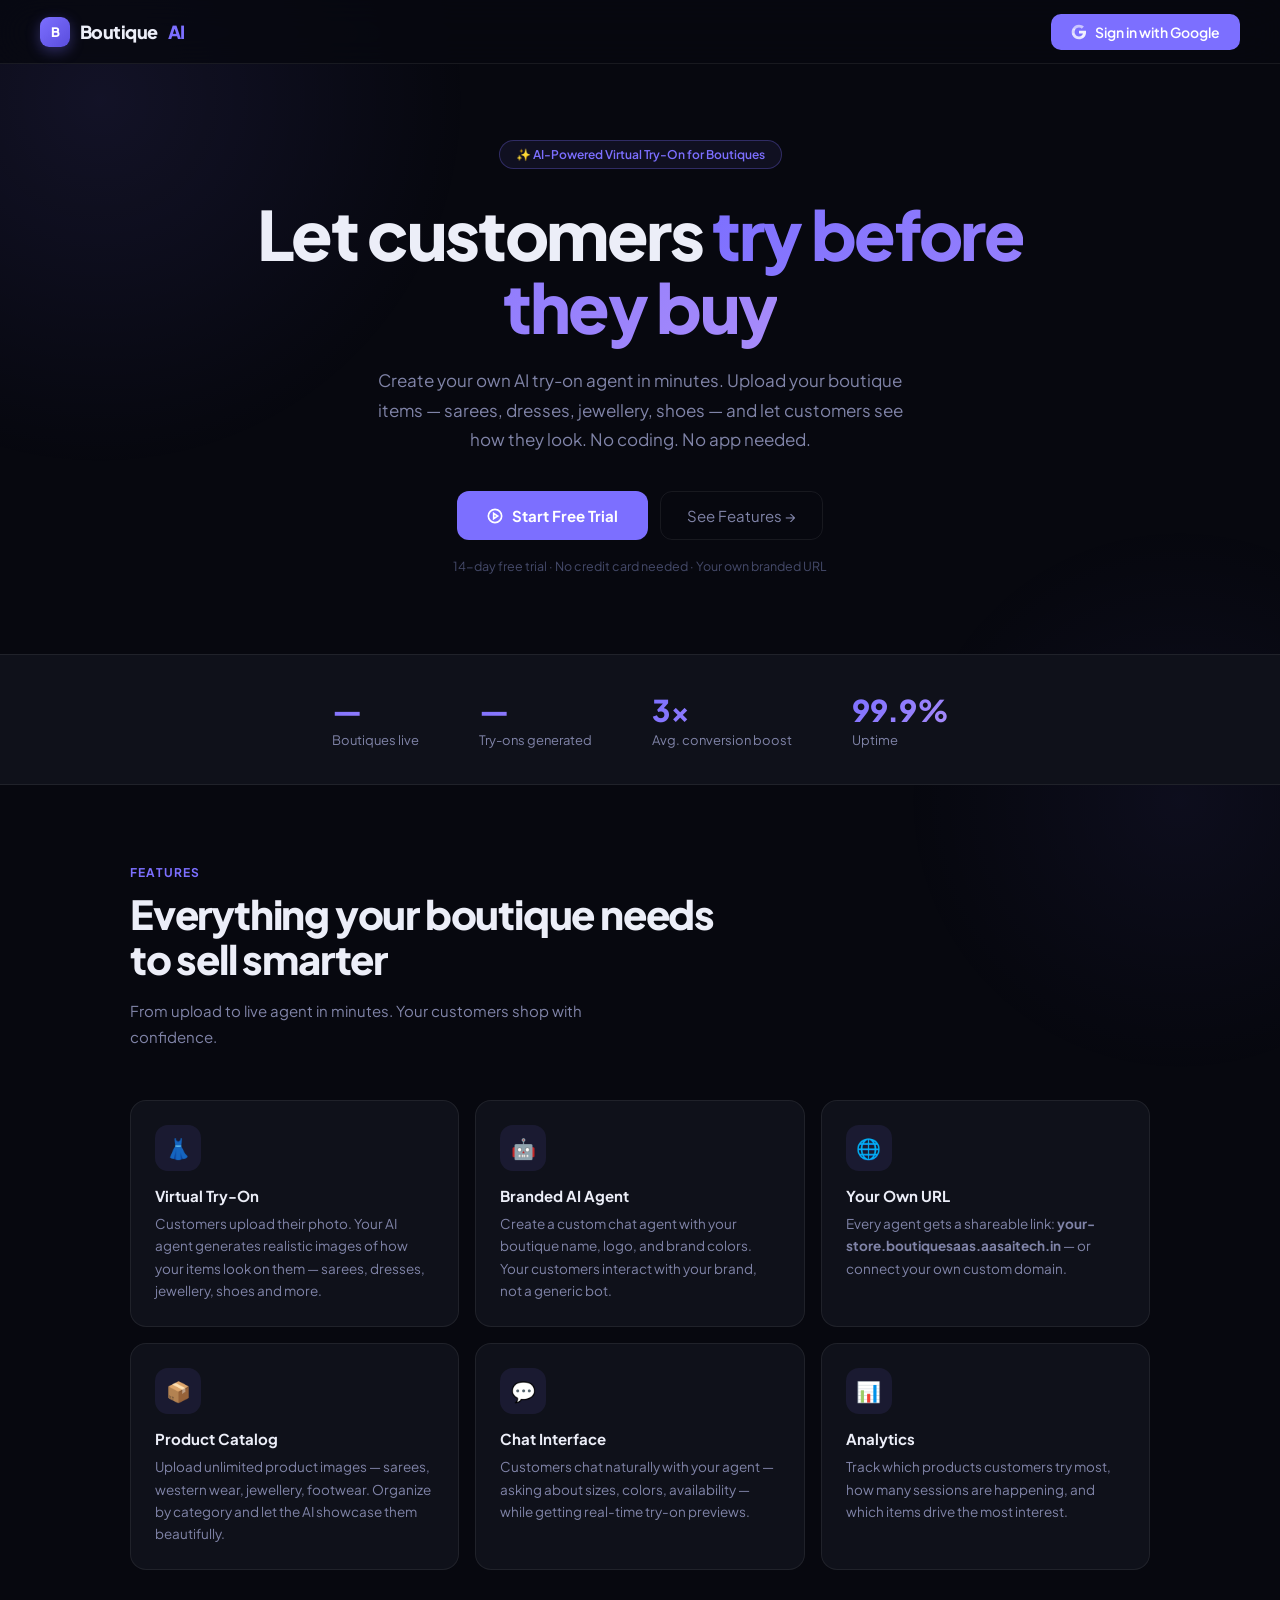
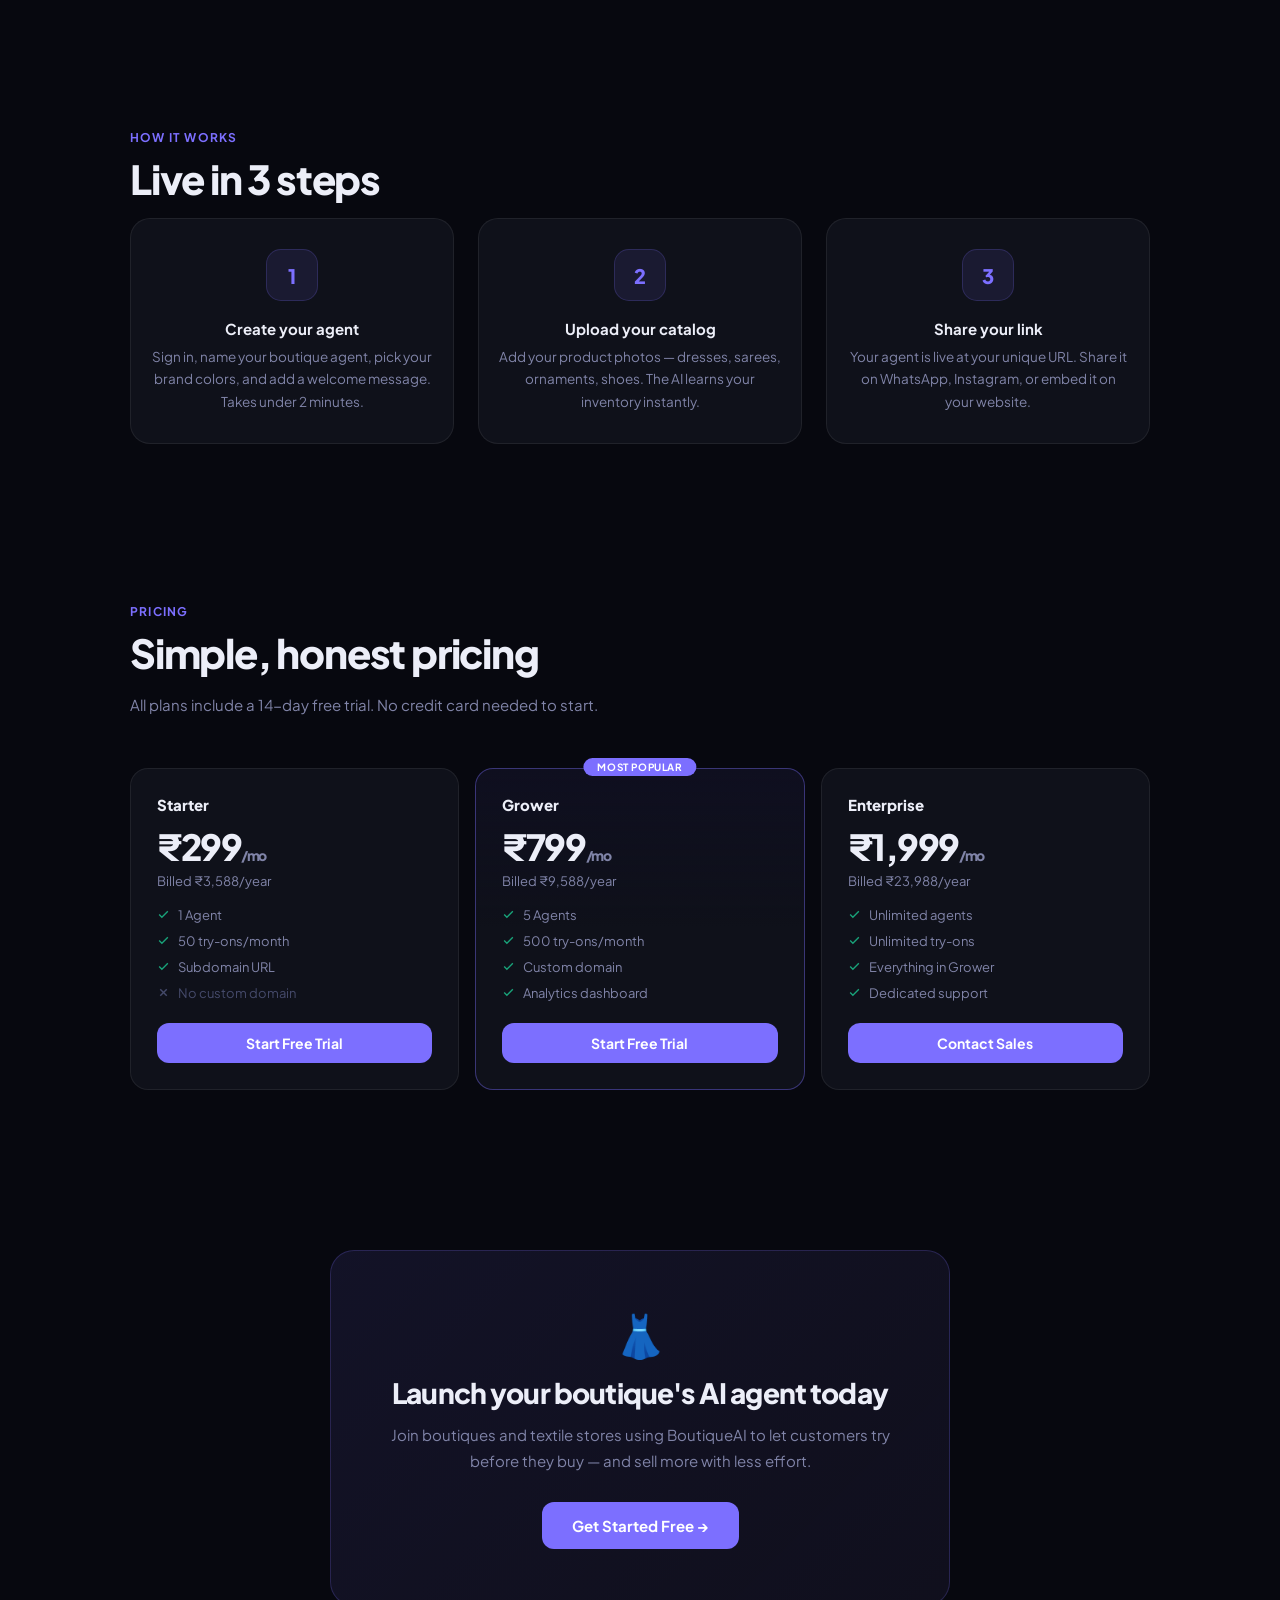
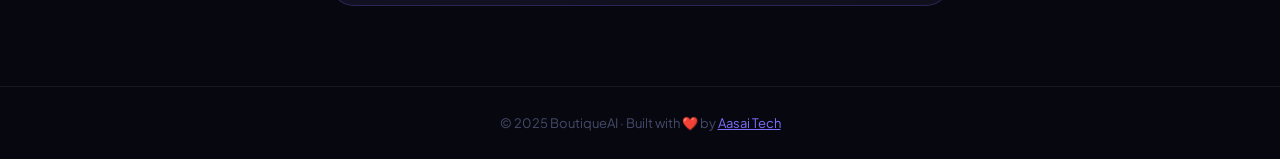
==== index.html @ 1fbbc1a4 "Add files via upload" ====
<!DOCTYPE html>
<html lang="en">
<head>
<meta charset="UTF-8"><meta name="viewport" content="width=device-width,initial-scale=1.0">
<title>BoutiqueAI — Virtual Try-On for Boutiques & Textiles</title>
<link rel="preconnect" href="https://fonts.googleapis.com">
<link href="https://fonts.googleapis.com/css2?family=Plus+Jakarta+Sans:wght@400;500;600;700;800&display=swap" rel="stylesheet">
<style>
:root{--bg:#07080F;--surface:#0F111A;--border:rgba(255,255,255,.07);--accent:#7C6FFF;--accent-rgb:124,111,255;--text:#ECEEF8;--text2:#8084A8;--text3:#454A6A;}
*,*::before,*::after{margin:0;padding:0;box-sizing:border-box;}
body{font-family:'Plus Jakarta Sans',sans-serif;background:var(--bg);color:var(--text);min-height:100vh;-webkit-font-smoothing:antialiased;overflow-x:hidden;}
body::before{content:'';position:fixed;top:-300px;left:-300px;width:800px;height:800px;background:radial-gradient(circle,rgba(var(--accent-rgb),.10) 0%,transparent 65%);pointer-events:none;z-index:0;}
body::after{content:'';position:fixed;bottom:-200px;right:-200px;width:600px;height:600px;background:radial-gradient(circle,rgba(var(--accent-rgb),.06) 0%,transparent 65%);pointer-events:none;z-index:0;}
nav{position:fixed;top:0;left:0;right:0;z-index:100;padding:0 40px;height:64px;display:flex;align-items:center;justify-content:space-between;background:rgba(7,8,15,.8);backdrop-filter:blur(20px);border-bottom:1px solid var(--border);}
.logo{display:flex;align-items:center;gap:10px;font-size:18px;font-weight:800;color:var(--text);letter-spacing:-.03em;text-decoration:none;}
.logo-mark{width:30px;height:30px;border-radius:9px;background:linear-gradient(135deg,var(--accent),#5A4DDD);display:flex;align-items:center;justify-content:center;font-size:13px;font-weight:800;color:#fff;box-shadow:0 4px 14px rgba(var(--accent-rgb),.35);}
.logo-ai{color:var(--accent)}
.btn-login{display:flex;align-items:center;gap:8px;padding:9px 20px;background:var(--accent);color:#fff;border:none;border-radius:10px;font-size:14px;font-weight:600;cursor:pointer;text-decoration:none;transition:all .2s;font-family:'Plus Jakarta Sans',sans-serif;}
.btn-login:hover{background:rgba(var(--accent-rgb),.8);transform:translateY(-1px);}
.hero{position:relative;z-index:1;padding:140px 40px 80px;text-align:center;max-width:900px;margin:0 auto;}
.hero-badge{display:inline-flex;align-items:center;gap:7px;padding:6px 16px;border:1px solid rgba(var(--accent-rgb),.3);background:rgba(var(--accent-rgb),.08);border-radius:20px;font-size:12px;color:var(--accent);font-weight:600;margin-bottom:28px;}
h1{font-size:clamp(34px,6vw,68px);font-weight:800;line-height:1.08;letter-spacing:-0.035em;margin-bottom:22px;}
h1 span{background:linear-gradient(135deg,var(--accent),#a78bfa);-webkit-background-clip:text;-webkit-text-fill-color:transparent;background-clip:text;}
.hero-sub{font-size:17px;color:var(--text2);line-height:1.75;max-width:560px;margin:0 auto 36px;}
.hero-ctas{display:flex;gap:12px;justify-content:center;flex-wrap:wrap;}
.btn-cta{display:flex;align-items:center;gap:9px;padding:14px 30px;background:var(--accent);color:#fff;border:none;border-radius:12px;font-size:15px;font-weight:700;cursor:pointer;text-decoration:none;transition:all .2s;font-family:'Plus Jakarta Sans',sans-serif;}
.btn-cta:hover{background:rgba(var(--accent-rgb),.85);transform:translateY(-2px);box-shadow:0 8px 30px rgba(var(--accent-rgb),.3);}
.btn-outline{display:flex;align-items:center;gap:9px;padding:14px 26px;border:1px solid var(--border);border-radius:12px;color:var(--text2);font-size:15px;cursor:pointer;text-decoration:none;transition:all .2s;font-family:'Plus Jakarta Sans',sans-serif;}
.btn-outline:hover{border-color:var(--text2);color:var(--text);}
.note{margin-top:18px;font-size:12.5px;color:var(--text3);}
.stats-strip{position:relative;z-index:1;display:flex;justify-content:center;gap:60px;padding:36px 40px;border-top:1px solid var(--border);border-bottom:1px solid var(--border);background:var(--surface);flex-wrap:wrap;}
.stat-n{font-size:30px;font-weight:800;background:linear-gradient(135deg,var(--accent),#a78bfa);-webkit-background-clip:text;-webkit-text-fill-color:transparent;background-clip:text;}
.stat-l{font-size:13px;color:var(--text2);margin-top:3px;}
.section{position:relative;z-index:1;padding:80px 40px;max-width:1100px;margin:0 auto;}
.section-eyebrow{font-size:12px;font-weight:700;color:var(--accent);text-transform:uppercase;letter-spacing:.1em;margin-bottom:12px;}
.section-title{font-size:clamp(26px,4vw,40px);font-weight:800;letter-spacing:-.03em;margin-bottom:16px;line-height:1.12;}
.section-sub{font-size:15px;color:var(--text2);line-height:1.75;max-width:520px;margin-bottom:50px;}
.features-grid{display:grid;grid-template-columns:repeat(3,1fr);gap:16px;}
.feature-card{background:var(--surface);border:1px solid var(--border);border-radius:16px;padding:24px;transition:all .2s;}
.feature-card:hover{border-color:rgba(var(--accent-rgb),.3);transform:translateY(-2px);box-shadow:0 8px 32px rgba(0,0,0,.3);}
.feature-icon{width:46px;height:46px;border-radius:13px;background:rgba(var(--accent-rgb),.1);display:flex;align-items:center;justify-content:center;font-size:20px;margin-bottom:15px;}
.feature-title{font-size:15px;font-weight:700;margin-bottom:8px;}
.feature-desc{font-size:13.5px;color:var(--text2);line-height:1.65;}
.steps-grid{display:grid;grid-template-columns:repeat(3,1fr);gap:24px;}
.step{text-align:center;padding:30px 20px;background:var(--surface);border:1px solid var(--border);border-radius:20px;}
.step-num{width:52px;height:52px;border-radius:15px;background:rgba(var(--accent-rgb),.1);border:1px solid rgba(var(--accent-rgb),.2);display:flex;align-items:center;justify-content:center;font-size:20px;font-weight:800;color:var(--accent);margin:0 auto 18px;}
.step-title{font-size:15px;font-weight:700;margin-bottom:8px;}
.step-desc{font-size:13.5px;color:var(--text2);line-height:1.65;}
.pricing-grid{display:grid;grid-template-columns:repeat(3,1fr);gap:16px;}
.price-card{background:var(--surface);border:1px solid var(--border);border-radius:18px;padding:26px;position:relative;transition:all .2s;}
.price-card.pop{border-color:rgba(var(--accent-rgb),.4);background:linear-gradient(180deg,rgba(var(--accent-rgb),.07) 0%,var(--surface) 50%);}
.pop-badge{position:absolute;top:-11px;left:50%;transform:translateX(-50%);background:var(--accent);color:#fff;font-size:10px;font-weight:700;padding:3px 14px;border-radius:20px;text-transform:uppercase;letter-spacing:.06em;white-space:nowrap;}
.price-name{font-size:15px;font-weight:800;margin-bottom:10px;}
.price-amt{font-size:36px;font-weight:800;letter-spacing:-.04em;margin-bottom:4px;}
.price-mo{font-size:14px;color:var(--text2);}
.price-feats{margin:18px 0 22px;display:flex;flex-direction:column;gap:10px;}
.pf{display:flex;align-items:center;gap:8px;font-size:13px;color:var(--text2);}
.cta-section{position:relative;z-index:1;padding:80px 40px;text-align:center;max-width:700px;margin:0 auto;}
.cta-card{background:linear-gradient(135deg,rgba(var(--accent-rgb),.1),rgba(167,139,250,.06));border:1px solid rgba(var(--accent-rgb),.22);border-radius:24px;padding:56px 40px;}
footer{text-align:center;padding:28px;color:var(--text3);font-size:13px;border-top:1px solid var(--border);position:relative;z-index:1;}
footer a{color:var(--accent);}
/* Sign-in modal */
.gsi-overlay{position:fixed;inset:0;background:rgba(0,0,0,.7);backdrop-filter:blur(10px);z-index:999;display:flex;align-items:center;justify-content:center;padding:20px;opacity:0;transition:opacity .22s ease;pointer-events:none;}
.gsi-overlay.open{opacity:1;pointer-events:all;}
.gsi-box{background:#0F111A;border:1px solid rgba(255,255,255,.12);border-radius:22px;padding:40px 36px;width:100%;max-width:400px;text-align:center;transform:translateY(16px) scale(.97);transition:transform .22s ease;box-shadow:0 24px 80px rgba(0,0,0,.6);position:relative;}
.gsi-overlay.open .gsi-box{transform:none;}
.gsi-logo{width:52px;height:52px;border-radius:14px;background:linear-gradient(135deg,var(--accent),#5A4DDD);display:flex;align-items:center;justify-content:center;font-size:24px;font-weight:800;color:#fff;margin:0 auto 18px;box-shadow:0 8px 24px rgba(var(--accent-rgb),.4);}
.gsi-title{font-size:20px;font-weight:800;letter-spacing:-.03em;margin-bottom:8px;}
.gsi-sub{font-size:13.5px;color:var(--text2);line-height:1.6;margin-bottom:28px;}
.btn-google{width:100%;padding:13px 20px;border:1px solid rgba(255,255,255,.12);border-radius:12px;background:rgba(255,255,255,.06);color:var(--text);font-size:14.5px;font-weight:600;cursor:pointer;display:flex;align-items:center;justify-content:center;gap:11px;transition:all .2s;font-family:'Plus Jakarta Sans',sans-serif;text-decoration:none;}
.btn-google:hover{background:rgba(255,255,255,.1);border-color:rgba(255,255,255,.2);}
.gsi-terms{font-size:11px;color:var(--text3);margin-top:16px;line-height:1.6;}
.gsi-terms a{color:var(--text2);}
.gsi-close{position:absolute;top:14px;right:14px;background:none;border:none;color:var(--text3);cursor:pointer;font-size:18px;line-height:1;padding:4px;transition:color .15s;}
.gsi-close:hover{color:var(--text);}
@media(max-width:768px){nav{padding:0 20px;}.hero{padding:110px 20px 60px;}.stats-strip{gap:30px;padding:28px 20px;}.section{padding:60px 20px;}.features-grid,.pricing-grid,.steps-grid{grid-template-columns:1fr;}}
@media(max-width:600px){h1{font-size:36px;}.hero-ctas{flex-direction:column;align-items:center;}}
</style>
</head>
<body>
<nav>
  <a class="logo" href="#">
    <div class="logo-mark">B</div>Boutique<span class="logo-ai">AI</span>
  </a>
  <button class="btn-login" onclick="openSignIn()">
    <svg width="16" height="16" viewBox="0 0 24 24" fill="none"><path d="M22.56 12.25c0-.78-.07-1.53-.2-2.25H12v4.26h5.92c-.26 1.37-1.04 2.53-2.21 3.31v2.77h3.57c2.08-1.92 3.28-4.74 3.28-8.09z" fill="#fff" opacity=".9"/><path d="M12 23c2.97 0 5.46-.98 7.28-2.66l-3.57-2.77c-.98.66-2.23 1.06-3.71 1.06-2.86 0-5.29-1.93-6.16-4.53H2.18v2.84C3.99 20.53 7.7 23 12 23z" fill="#fff" opacity=".8"/><path d="M5.84 14.09c-.22-.66-.35-1.36-.35-2.09s.13-1.43.35-2.09V7.07H2.18C1.43 8.55 1 10.22 1 12s.43 3.45 1.18 4.93l2.85-2.22.81-.62z" fill="#fff" opacity=".7"/><path d="M12 5.38c1.62 0 3.06.56 4.21 1.64l3.15-3.15C17.45 2.09 14.97 1 12 1 7.7 1 3.99 3.47 2.18 7.07l3.66 2.84c.87-2.6 3.3-4.53 6.16-4.53z" fill="#fff" opacity=".6"/></svg>
    Sign in with Google
  </button>
</nav>

<section class="hero">
  <div class="hero-badge">✨ AI-Powered Virtual Try-On for Boutiques</div>
  <h1>Let customers <span>try before<br>they buy</span></h1>
  <p class="hero-sub">Create your own AI try-on agent in minutes. Upload your boutique items — sarees, dresses, jewellery, shoes — and let customers see how they look. No coding. No app needed.</p>
  <div class="hero-ctas">
    <button class="btn-cta" onclick="openSignIn()">
      <svg width="16" height="16" fill="none" stroke="currentColor" stroke-width="2.5" viewBox="0 0 24 24"><circle cx="12" cy="12" r="10"/><polygon points="10 8 16 12 10 16 10 8"/></svg>
      Start Free Trial
    </button>
    <a class="btn-outline" href="#features">See Features →</a>
  </div>
  <div class="note">14-day free trial · No credit card needed · Your own branded URL</div>
</section>

<div class="stats-strip">
  <div class="stat"><div class="stat-n" id="stat-agents">—</div><div class="stat-l">Boutiques live</div></div>
  <div class="stat"><div class="stat-n" id="stat-tryons">—</div><div class="stat-l">Try-ons generated</div></div>
  <div class="stat"><div class="stat-n">3x</div><div class="stat-l">Avg. conversion boost</div></div>
  <div class="stat"><div class="stat-n">99.9%</div><div class="stat-l">Uptime</div></div>
</div>

<section class="section" id="features">
  <div class="section-eyebrow">Features</div>
  <div class="section-title">Everything your boutique needs<br>to sell smarter</div>
  <p class="section-sub">From upload to live agent in minutes. Your customers shop with confidence.</p>
  <div class="features-grid">
    <div class="feature-card"><div class="feature-icon">👗</div><div class="feature-title">Virtual Try-On</div><div class="feature-desc">Customers upload their photo. Your AI agent generates realistic images of how your items look on them — sarees, dresses, jewellery, shoes and more.</div></div>
    <div class="feature-card"><div class="feature-icon">🤖</div><div class="feature-title">Branded AI Agent</div><div class="feature-desc">Create a custom chat agent with your boutique name, logo, and brand colors. Your customers interact with your brand, not a generic bot.</div></div>
    <div class="feature-card"><div class="feature-icon">🌐</div><div class="feature-title">Your Own URL</div><div class="feature-desc">Every agent gets a shareable link: <strong>your-store.boutiquesaas.aasaitech.in</strong> — or connect your own custom domain.</div></div>
    <div class="feature-card"><div class="feature-icon">📦</div><div class="feature-title">Product Catalog</div><div class="feature-desc">Upload unlimited product images — sarees, western wear, jewellery, footwear. Organize by category and let the AI showcase them beautifully.</div></div>
    <div class="feature-card"><div class="feature-icon">💬</div><div class="feature-title">Chat Interface</div><div class="feature-desc">Customers chat naturally with your agent — asking about sizes, colors, availability — while getting real-time try-on previews.</div></div>
    <div class="feature-card"><div class="feature-icon">📊</div><div class="feature-title">Analytics</div><div class="feature-desc">Track which products customers try most, how many sessions are happening, and which items drive the most interest.</div></div>
  </div>
</section>

<section class="section">
  <div class="section-eyebrow">How it works</div>
  <div class="section-title">Live in 3 steps</div>
  <div class="steps-grid">
    <div class="step"><div class="step-num">1</div><div class="step-title">Create your agent</div><div class="step-desc">Sign in, name your boutique agent, pick your brand colors, and add a welcome message. Takes under 2 minutes.</div></div>
    <div class="step"><div class="step-num">2</div><div class="step-title">Upload your catalog</div><div class="step-desc">Add your product photos — dresses, sarees, ornaments, shoes. The AI learns your inventory instantly.</div></div>
    <div class="step"><div class="step-num">3</div><div class="step-title">Share your link</div><div class="step-desc">Your agent is live at your unique URL. Share it on WhatsApp, Instagram, or embed it on your website.</div></div>
  </div>
</section>

<section class="section" id="pricing">
  <div class="section-eyebrow">Pricing</div>
  <div class="section-title">Simple, honest pricing</div>
  <p class="section-sub">All plans include a 14-day free trial. No credit card needed to start.</p>
  <div class="pricing-grid">
    <div class="price-card">
      <div class="price-name">Starter</div>
      <div class="price-amt">₹299<span class="price-mo">/mo</span></div>
      <p style="font-size:13px;color:var(--text2);margin:4px 0 0;">Billed ₹3,588/year</p>
      <div class="price-feats">
        <div class="pf"><svg width="13" height="13" fill="none" stroke="#19a37a" stroke-width="2.5" viewBox="0 0 24 24"><polyline points="20 6 9 17 4 12"/></svg>1 Agent</div>
        <div class="pf"><svg width="13" height="13" fill="none" stroke="#19a37a" stroke-width="2.5" viewBox="0 0 24 24"><polyline points="20 6 9 17 4 12"/></svg>50 try-ons/month</div>
        <div class="pf"><svg width="13" height="13" fill="none" stroke="#19a37a" stroke-width="2.5" viewBox="0 0 24 24"><polyline points="20 6 9 17 4 12"/></svg>Subdomain URL</div>
        <div class="pf" style="color:var(--text3);"><svg width="13" height="13" fill="none" stroke="currentColor" stroke-width="2.5" viewBox="0 0 24 24"><line x1="18" y1="6" x2="6" y2="18"/><line x1="6" y1="6" x2="18" y2="18"/></svg>No custom domain</div>
      </div>
      <button class="btn-cta" onclick="openSignIn()" style="width:100%;justify-content:center;font-size:14px;padding:11px;">Start Free Trial</button>
    </div>
    <div class="price-card pop">
      <div class="pop-badge">Most Popular</div>
      <div class="price-name">Grower</div>
      <div class="price-amt">₹799<span class="price-mo">/mo</span></div>
      <p style="font-size:13px;color:var(--text2);margin:4px 0 0;">Billed ₹9,588/year</p>
      <div class="price-feats">
        <div class="pf"><svg width="13" height="13" fill="none" stroke="#19a37a" stroke-width="2.5" viewBox="0 0 24 24"><polyline points="20 6 9 17 4 12"/></svg>5 Agents</div>
        <div class="pf"><svg width="13" height="13" fill="none" stroke="#19a37a" stroke-width="2.5" viewBox="0 0 24 24"><polyline points="20 6 9 17 4 12"/></svg>500 try-ons/month</div>
        <div class="pf"><svg width="13" height="13" fill="none" stroke="#19a37a" stroke-width="2.5" viewBox="0 0 24 24"><polyline points="20 6 9 17 4 12"/></svg>Custom domain</div>
        <div class="pf"><svg width="13" height="13" fill="none" stroke="#19a37a" stroke-width="2.5" viewBox="0 0 24 24"><polyline points="20 6 9 17 4 12"/></svg>Analytics dashboard</div>
      </div>
      <button class="btn-cta" onclick="openSignIn()" style="width:100%;justify-content:center;font-size:14px;padding:11px;">Start Free Trial</button>
    </div>
    <div class="price-card">
      <div class="price-name">Enterprise</div>
      <div class="price-amt">₹1,999<span class="price-mo">/mo</span></div>
      <p style="font-size:13px;color:var(--text2);margin:4px 0 0;">Billed ₹23,988/year</p>
      <div class="price-feats">
        <div class="pf"><svg width="13" height="13" fill="none" stroke="#19a37a" stroke-width="2.5" viewBox="0 0 24 24"><polyline points="20 6 9 17 4 12"/></svg>Unlimited agents</div>
        <div class="pf"><svg width="13" height="13" fill="none" stroke="#19a37a" stroke-width="2.5" viewBox="0 0 24 24"><polyline points="20 6 9 17 4 12"/></svg>Unlimited try-ons</div>
        <div class="pf"><svg width="13" height="13" fill="none" stroke="#19a37a" stroke-width="2.5" viewBox="0 0 24 24"><polyline points="20 6 9 17 4 12"/></svg>Everything in Grower</div>
        <div class="pf"><svg width="13" height="13" fill="none" stroke="#19a37a" stroke-width="2.5" viewBox="0 0 24 24"><polyline points="20 6 9 17 4 12"/></svg>Dedicated support</div>
      </div>
      <button class="btn-cta" onclick="openSignIn()" style="width:100%;justify-content:center;font-size:14px;padding:11px;">Contact Sales</button>
    </div>
  </div>
</section>

<section class="cta-section">
  <div class="cta-card">
    <div style="font-size:42px;margin-bottom:14px;">👗</div>
    <h2 style="font-size:28px;font-weight:800;letter-spacing:-.03em;margin-bottom:12px;">Launch your boutique's AI agent today</h2>
    <p style="color:var(--text2);font-size:15px;line-height:1.75;margin-bottom:28px;">Join boutiques and textile stores using BoutiqueAI to let customers try before they buy — and sell more with less effort.</p>
    <button class="btn-cta" onclick="openSignIn()" style="margin:0 auto;justify-content:center;width:fit-content;">Get Started Free →</button>
  </div>
</section>

<footer>© 2025 BoutiqueAI · Built with ❤️ by <a href="https://aasaitech.in">Aasai Tech</a></footer>

<!-- Sign In Modal -->
<div class="gsi-overlay" id="gsi-overlay" onclick="if(event.target===this)closeSignIn()">
  <div class="gsi-box">
    <button class="gsi-close" onclick="closeSignIn()">✕</button>
    <div class="gsi-logo">B</div>
    <div class="gsi-title">Welcome to BoutiqueAI</div>
    <div class="gsi-sub">Sign in to create your virtual try-on agent and start showcasing your boutique collection.</div>
    <a class="btn-google" id="google-auth-btn" href="#">
      <svg width="18" height="18" viewBox="0 0 24 24" fill="none"><path d="M22.56 12.25c0-.78-.07-1.53-.2-2.25H12v4.26h5.92c-.26 1.37-1.04 2.53-2.21 3.31v2.77h3.57c2.08-1.92 3.28-4.74 3.28-8.09z" fill="#4285F4"/><path d="M12 23c2.97 0 5.46-.98 7.28-2.66l-3.57-2.77c-.98.66-2.23 1.06-3.71 1.06-2.86 0-5.29-1.93-6.16-4.53H2.18v2.84C3.99 20.53 7.7 23 12 23z" fill="#34A853"/><path d="M5.84 14.09c-.22-.66-.35-1.36-.35-2.09s.13-1.43.35-2.09V7.07H2.18C1.43 8.55 1 10.22 1 12s.43 3.45 1.18 4.93l2.85-2.22.81-.62z" fill="#FBBC05"/><path d="M12 5.38c1.62 0 3.06.56 4.21 1.64l3.15-3.15C17.45 2.09 14.97 1 12 1 7.7 1 3.99 3.47 2.18 7.07l3.66 2.84c.87-2.6 3.3-4.53 6.16-4.53z" fill="#EA4335"/></svg>
      Continue with Google
    </a>
    <div class="gsi-terms">By continuing, you agree to our <a href="#">Terms of Service</a> and <a href="#">Privacy Policy</a></div>
  </div>
</div>

<script>
const API = 'https://ekbg3nf6b6vr6i3ssxxni3g6ia0jwcwm.lambda-url.ap-southeast-2.on.aws'
const GOOGLE_AUTH_URL = API + '/auth/google?redirect_origin=' + encodeURIComponent(location.origin)

// If already logged in, skip to dashboard
const token = localStorage.getItem('ba_token')
if (token) { const p = new URLSearchParams(location.search); if (!p.get('error')) location.replace('/home.html') }

document.getElementById('google-auth-btn').href = GOOGLE_AUTH_URL

// Show error banner
const params = new URLSearchParams(location.search)
if (params.get('error')) {
  const el = document.createElement('div')
  el.style.cssText = 'position:fixed;top:80px;left:50%;transform:translateX(-50%);padding:12px 22px;background:#0F111A;border:1px solid rgba(242,107,107,.3);border-radius:10px;font-size:13.5px;color:#F26B6B;z-index:999;font-family:Plus Jakarta Sans,sans-serif;white-space:nowrap;'
  el.textContent = 'Authentication failed. Please try again.'
  document.body.appendChild(el); setTimeout(() => el.remove(), 4000)
}

// Load live stats
fetch(API + '/public/stats')
  .then(r => r.json())
  .then(d => {
    const fmt = n => n >= 1000 ? (n/1000).toFixed(0)+'K' : String(n)
    const s = d.data || d
    document.getElementById('stat-agents').textContent = fmt(s.total_agents || 0)
    document.getElementById('stat-tryons').textContent = fmt(s.total_tryons || 0)
  }).catch(() => {})

function openSignIn() { document.getElementById('gsi-overlay').classList.add('open') }
function closeSignIn() { document.getElementById('gsi-overlay').classList.remove('open') }
</script>
</body>
</html>
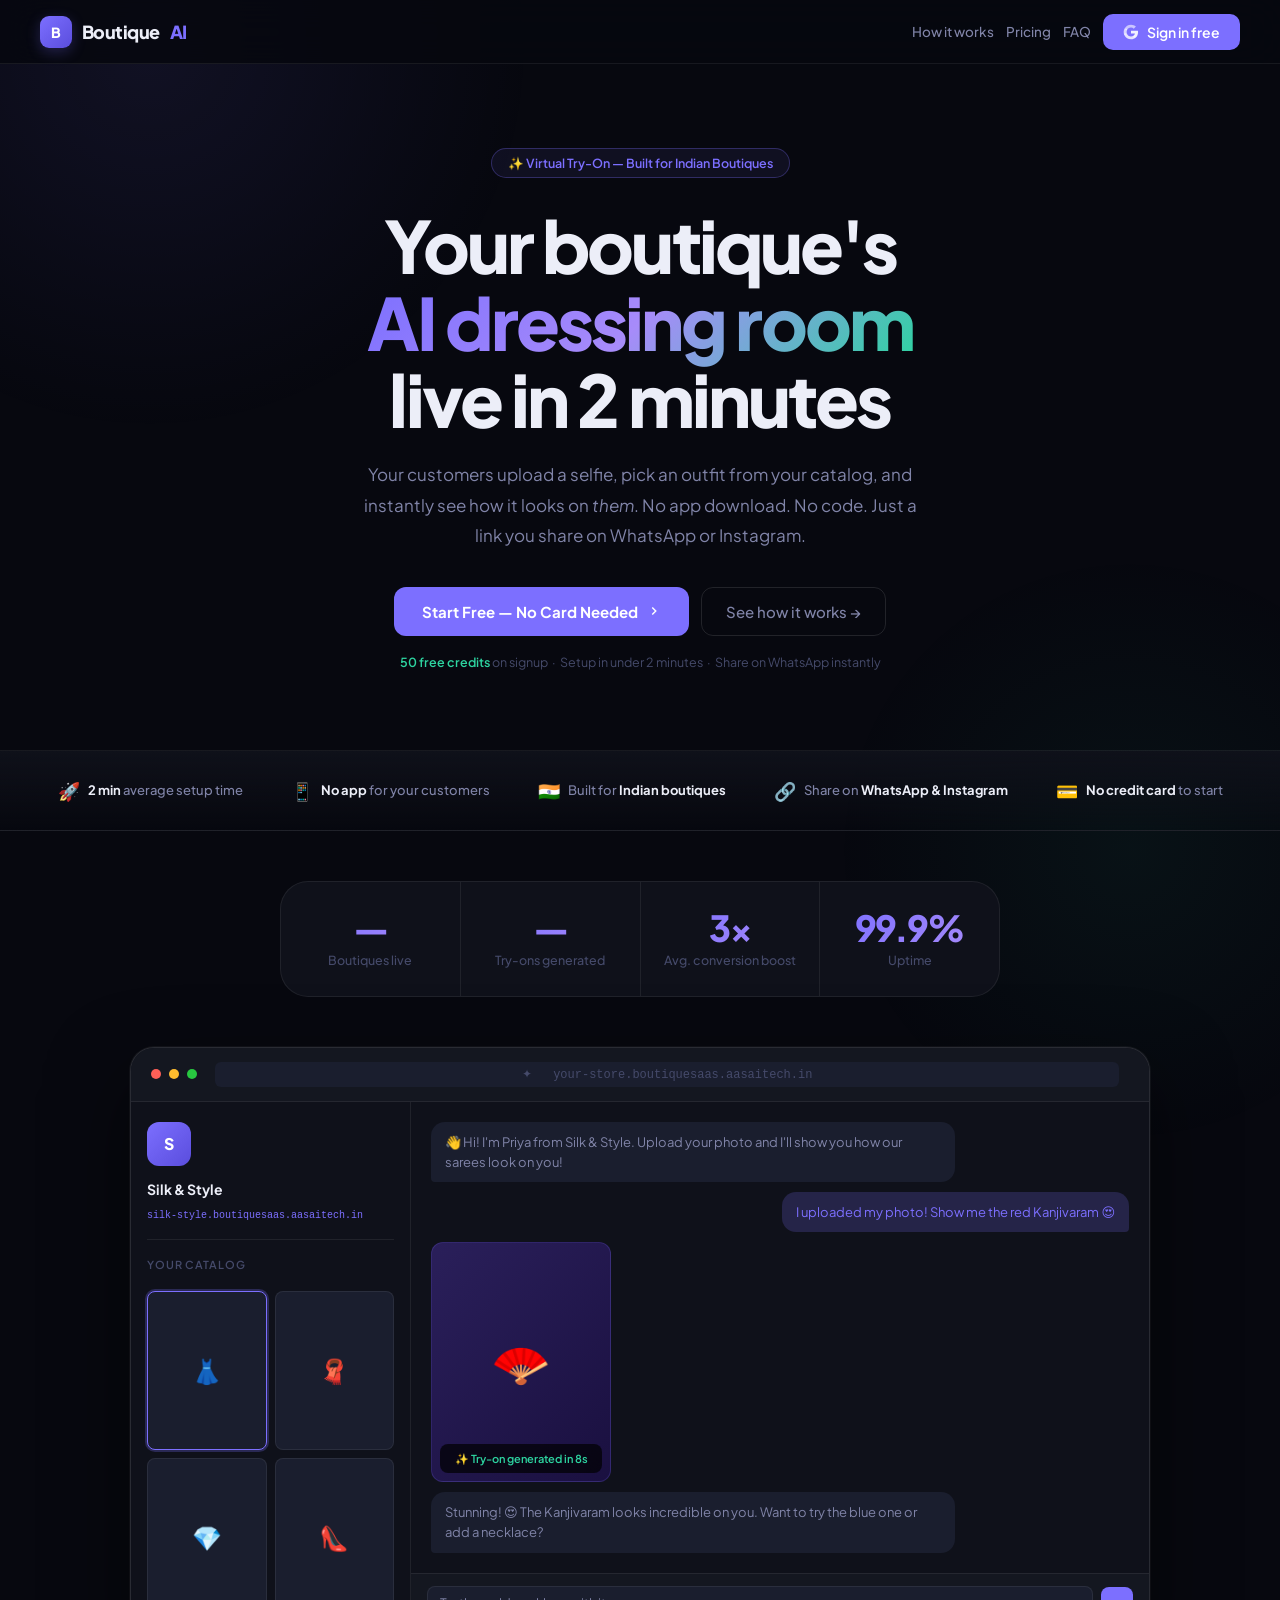
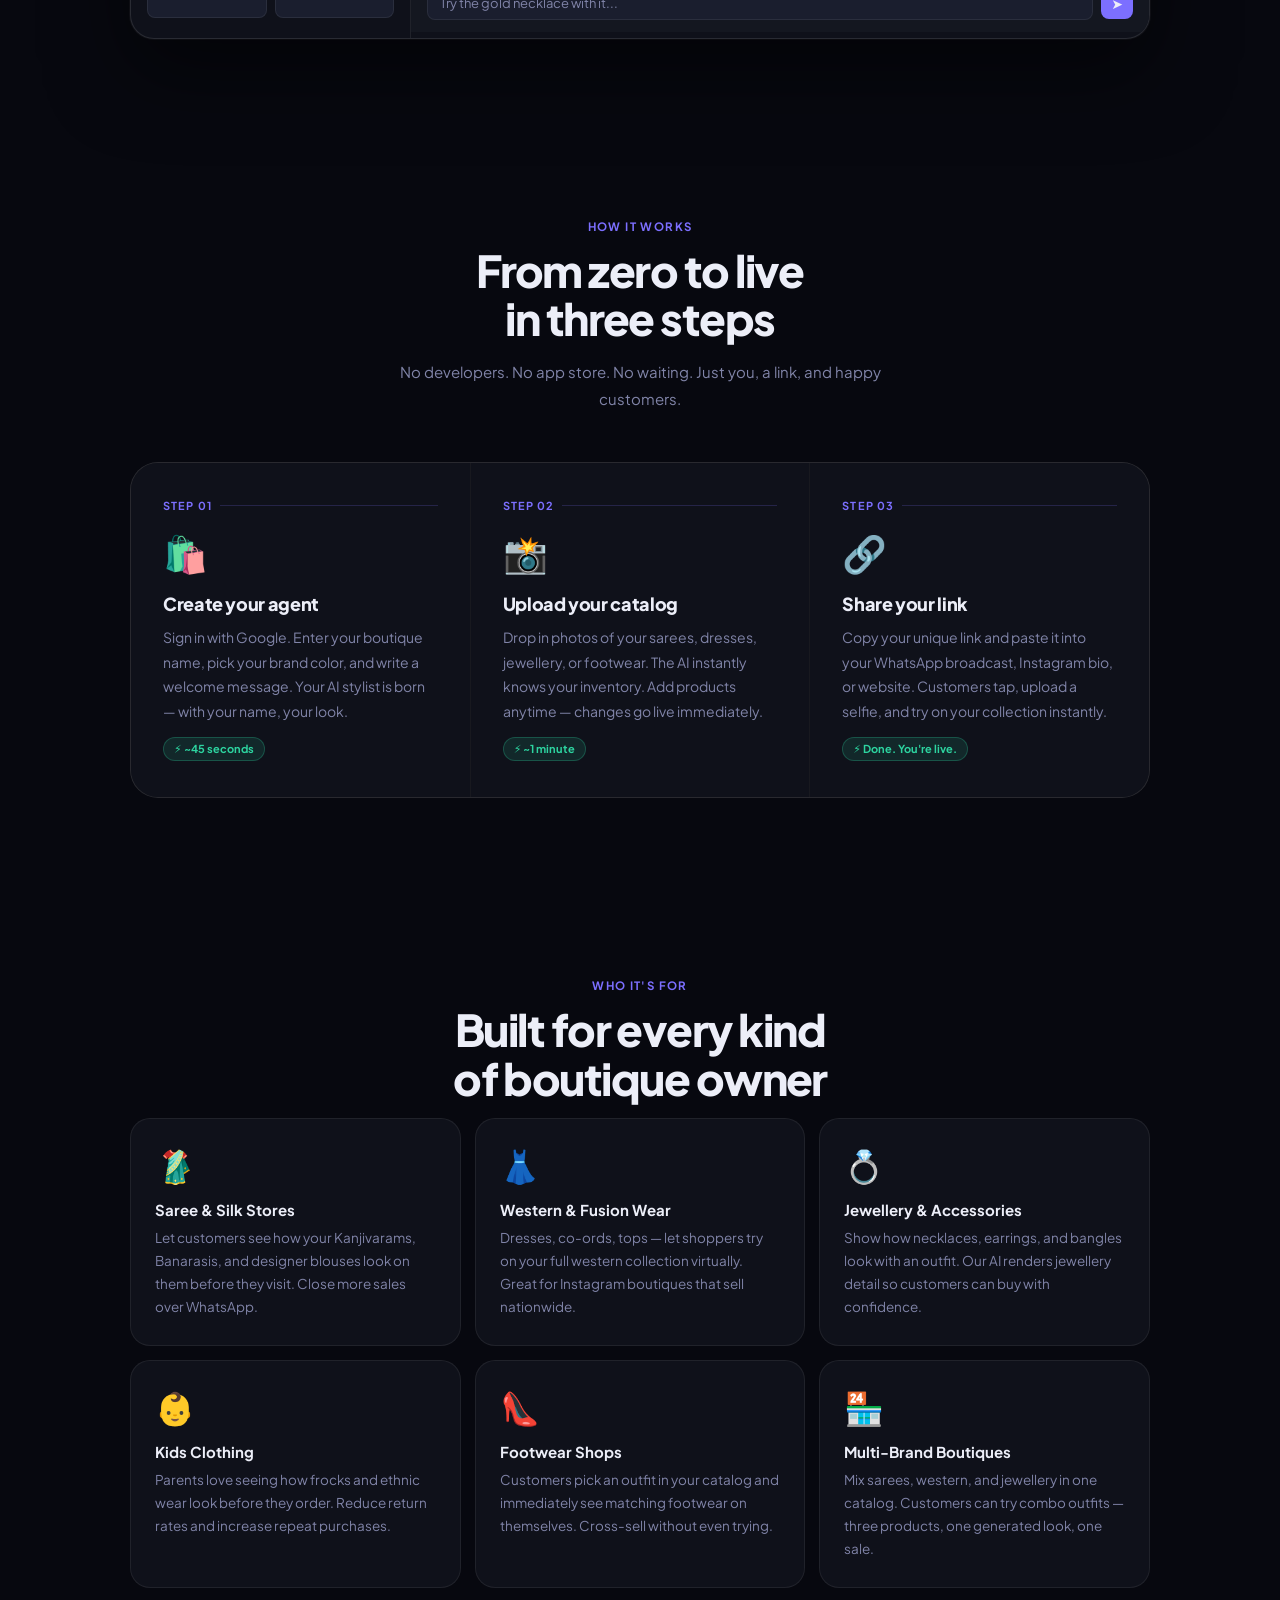
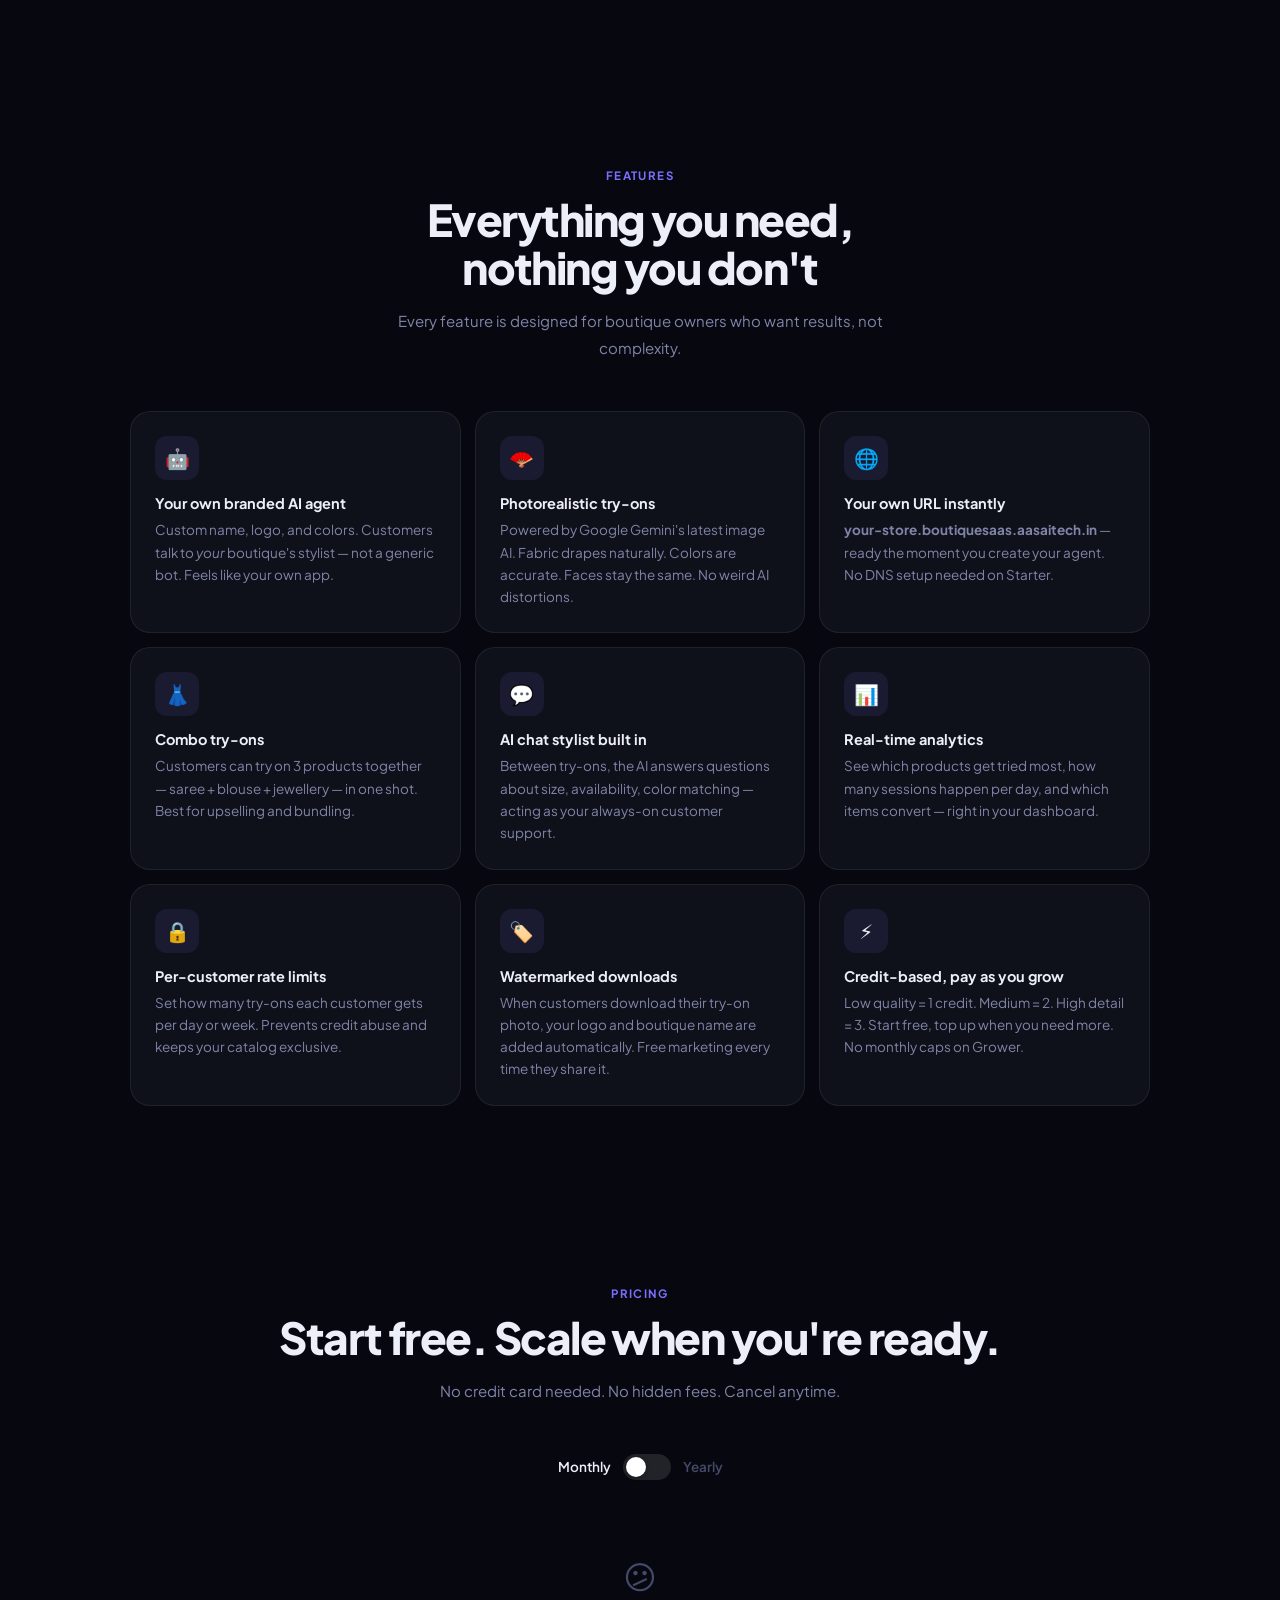
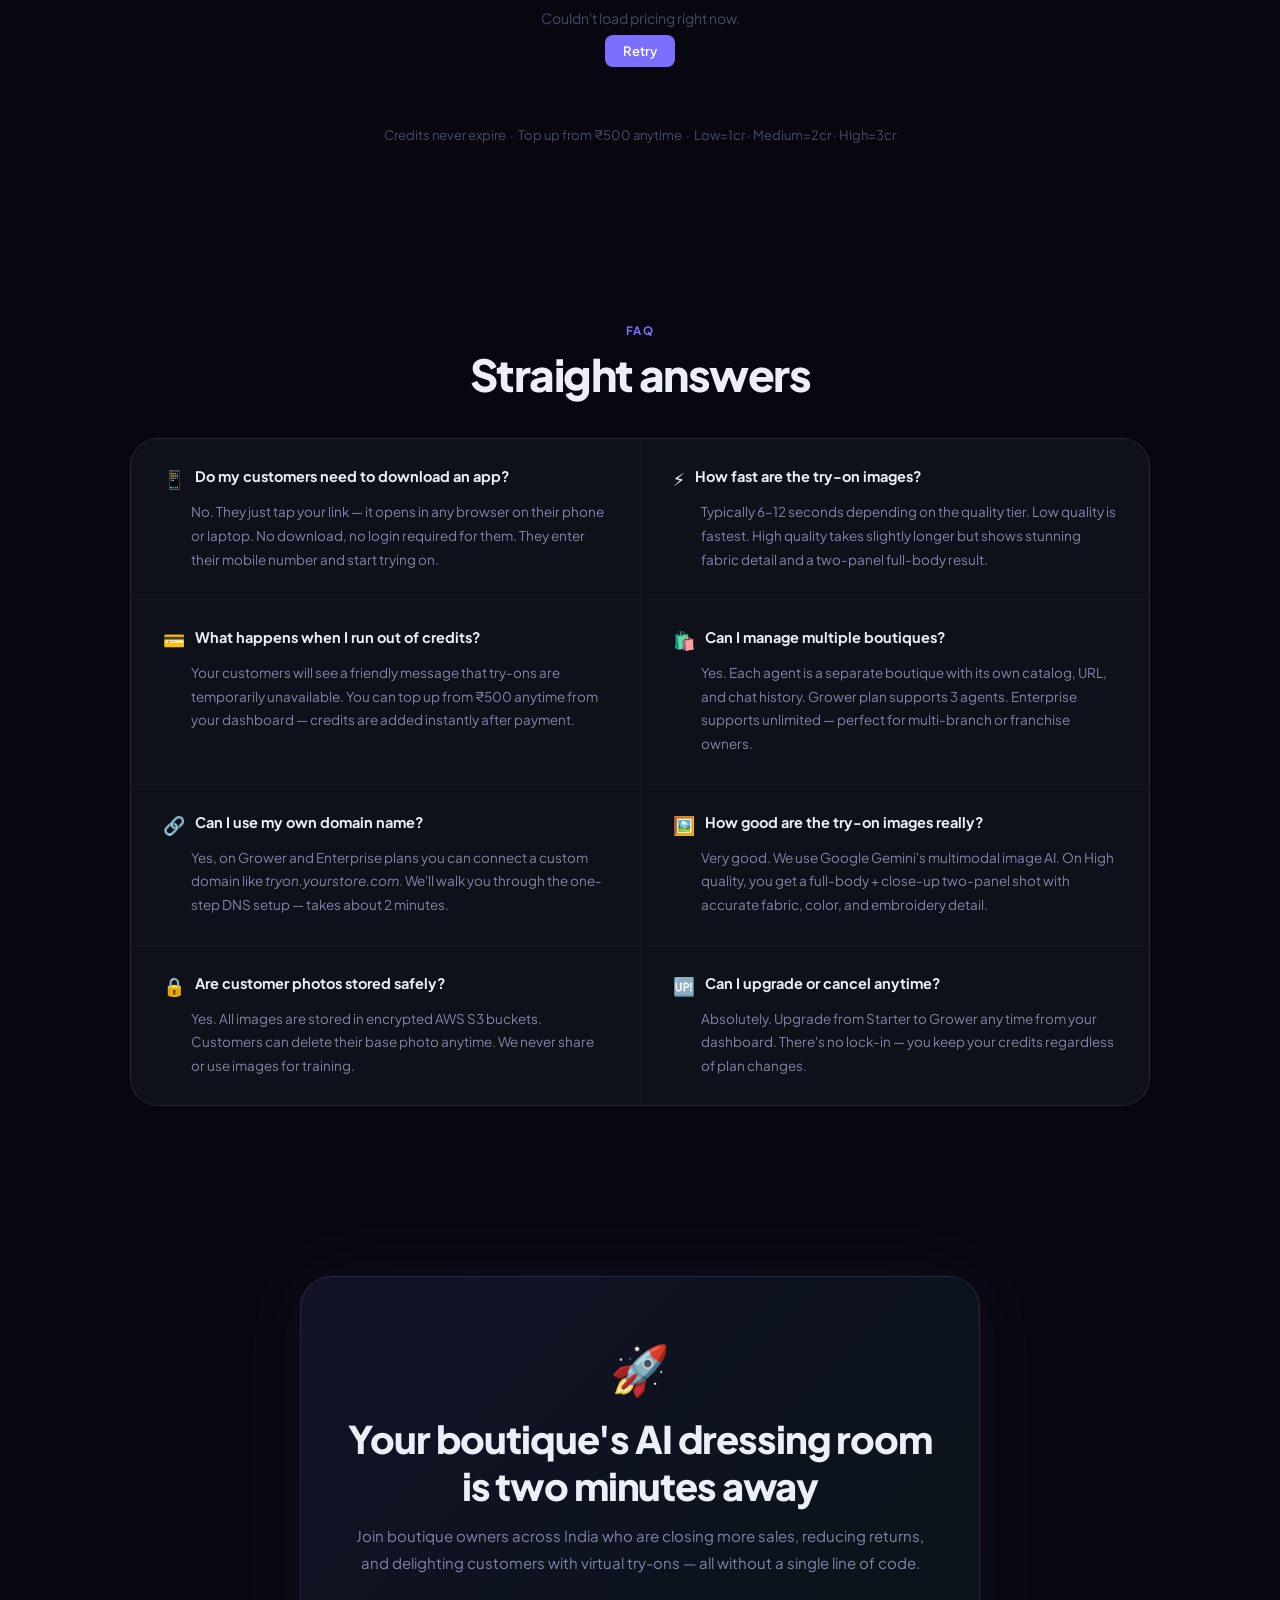
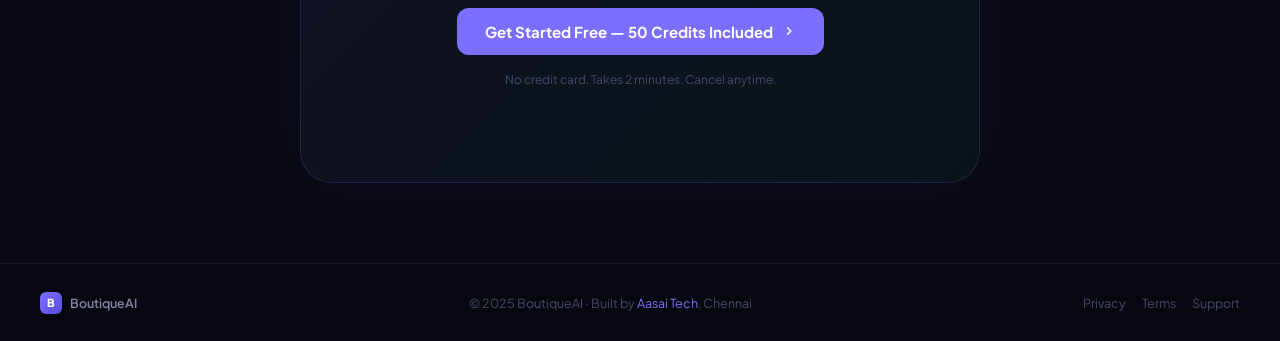
==== commit a264fb1f: "Update index.html" ====
--- a/index.html
+++ b/index.html
@@ -1,206 +1,413 @@
 <!DOCTYPE html>
 <html lang="en">
 <head>
-<meta charset="UTF-8"><meta name="viewport" content="width=device-width,initial-scale=1.0">
-<title>BoutiqueAI — Virtual Try-On for Boutiques & Textiles</title>
+<meta charset="UTF-8">
+<meta name="viewport" content="width=device-width,initial-scale=1.0">
+<title>BoutiqueAI — Virtual Try-On for Boutiques & Textile Stores</title>
+<meta name="description" content="Give your customers their own AI dressing room. They upload a photo, pick an outfit, and see exactly how it looks on them. No app. No code. Live in 2 minutes.">
 <link rel="preconnect" href="https://fonts.googleapis.com">
-<link href="https://fonts.googleapis.com/css2?family=Plus+Jakarta+Sans:wght@400;500;600;700;800&display=swap" rel="stylesheet">
+<link href="https://fonts.googleapis.com/css2?family=Plus+Jakarta+Sans:ital,wght@0,400;0,500;0,600;0,700;0,800;1,400&display=swap" rel="stylesheet">
 <style>
-:root{--bg:#07080F;--surface:#0F111A;--border:rgba(255,255,255,.07);--accent:#7C6FFF;--accent-rgb:124,111,255;--text:#ECEEF8;--text2:#8084A8;--text3:#454A6A;}
+:root{--bg:#07080F;--surface:#0F111A;--surface-2:#141720;--surface-3:#1A1E2E;--border:rgba(255,255,255,.07);--border-md:rgba(255,255,255,.11);--accent:#7C6FFF;--accent-rgb:124,111,255;--accent-2:#6A5DEE;--accent-3:#5A4DDD;--accent-dim:rgba(124,111,255,.10);--accent-glow:rgba(124,111,255,.25);--green:#2DD4A0;--green-dim:rgba(45,212,160,.12);--green-bdr:rgba(45,212,160,.25);--amber:#F5A523;--amber-dim:rgba(245,165,35,.12);--amber-bdr:rgba(245,165,35,.25);--text:#ECEEF8;--text-2:#8084A8;--text-3:#454A6A;--font:'Plus Jakarta Sans',system-ui,sans-serif;--r:14px;--r-lg:20px;--r-xl:28px;}
 *,*::before,*::after{margin:0;padding:0;box-sizing:border-box;}
-body{font-family:'Plus Jakarta Sans',sans-serif;background:var(--bg);color:var(--text);min-height:100vh;-webkit-font-smoothing:antialiased;overflow-x:hidden;}
-body::before{content:'';position:fixed;top:-300px;left:-300px;width:800px;height:800px;background:radial-gradient(circle,rgba(var(--accent-rgb),.10) 0%,transparent 65%);pointer-events:none;z-index:0;}
-body::after{content:'';position:fixed;bottom:-200px;right:-200px;width:600px;height:600px;background:radial-gradient(circle,rgba(var(--accent-rgb),.06) 0%,transparent 65%);pointer-events:none;z-index:0;}
-nav{position:fixed;top:0;left:0;right:0;z-index:100;padding:0 40px;height:64px;display:flex;align-items:center;justify-content:space-between;background:rgba(7,8,15,.8);backdrop-filter:blur(20px);border-bottom:1px solid var(--border);}
-.logo{display:flex;align-items:center;gap:10px;font-size:18px;font-weight:800;color:var(--text);letter-spacing:-.03em;text-decoration:none;}
-.logo-mark{width:30px;height:30px;border-radius:9px;background:linear-gradient(135deg,var(--accent),#5A4DDD);display:flex;align-items:center;justify-content:center;font-size:13px;font-weight:800;color:#fff;box-shadow:0 4px 14px rgba(var(--accent-rgb),.35);}
-.logo-ai{color:var(--accent)}
-.btn-login{display:flex;align-items:center;gap:8px;padding:9px 20px;background:var(--accent);color:#fff;border:none;border-radius:10px;font-size:14px;font-weight:600;cursor:pointer;text-decoration:none;transition:all .2s;font-family:'Plus Jakarta Sans',sans-serif;}
-.btn-login:hover{background:rgba(var(--accent-rgb),.8);transform:translateY(-1px);}
-.hero{position:relative;z-index:1;padding:140px 40px 80px;text-align:center;max-width:900px;margin:0 auto;}
-.hero-badge{display:inline-flex;align-items:center;gap:7px;padding:6px 16px;border:1px solid rgba(var(--accent-rgb),.3);background:rgba(var(--accent-rgb),.08);border-radius:20px;font-size:12px;color:var(--accent);font-weight:600;margin-bottom:28px;}
-h1{font-size:clamp(34px,6vw,68px);font-weight:800;line-height:1.08;letter-spacing:-0.035em;margin-bottom:22px;}
-h1 span{background:linear-gradient(135deg,var(--accent),#a78bfa);-webkit-background-clip:text;-webkit-text-fill-color:transparent;background-clip:text;}
-.hero-sub{font-size:17px;color:var(--text2);line-height:1.75;max-width:560px;margin:0 auto 36px;}
-.hero-ctas{display:flex;gap:12px;justify-content:center;flex-wrap:wrap;}
-.btn-cta{display:flex;align-items:center;gap:9px;padding:14px 30px;background:var(--accent);color:#fff;border:none;border-radius:12px;font-size:15px;font-weight:700;cursor:pointer;text-decoration:none;transition:all .2s;font-family:'Plus Jakarta Sans',sans-serif;}
-.btn-cta:hover{background:rgba(var(--accent-rgb),.85);transform:translateY(-2px);box-shadow:0 8px 30px rgba(var(--accent-rgb),.3);}
-.btn-outline{display:flex;align-items:center;gap:9px;padding:14px 26px;border:1px solid var(--border);border-radius:12px;color:var(--text2);font-size:15px;cursor:pointer;text-decoration:none;transition:all .2s;font-family:'Plus Jakarta Sans',sans-serif;}
-.btn-outline:hover{border-color:var(--text2);color:var(--text);}
-.note{margin-top:18px;font-size:12.5px;color:var(--text3);}
-.stats-strip{position:relative;z-index:1;display:flex;justify-content:center;gap:60px;padding:36px 40px;border-top:1px solid var(--border);border-bottom:1px solid var(--border);background:var(--surface);flex-wrap:wrap;}
-.stat-n{font-size:30px;font-weight:800;background:linear-gradient(135deg,var(--accent),#a78bfa);-webkit-background-clip:text;-webkit-text-fill-color:transparent;background-clip:text;}
-.stat-l{font-size:13px;color:var(--text2);margin-top:3px;}
-.section{position:relative;z-index:1;padding:80px 40px;max-width:1100px;margin:0 auto;}
-.section-eyebrow{font-size:12px;font-weight:700;color:var(--accent);text-transform:uppercase;letter-spacing:.1em;margin-bottom:12px;}
-.section-title{font-size:clamp(26px,4vw,40px);font-weight:800;letter-spacing:-.03em;margin-bottom:16px;line-height:1.12;}
-.section-sub{font-size:15px;color:var(--text2);line-height:1.75;max-width:520px;margin-bottom:50px;}
-.features-grid{display:grid;grid-template-columns:repeat(3,1fr);gap:16px;}
-.feature-card{background:var(--surface);border:1px solid var(--border);border-radius:16px;padding:24px;transition:all .2s;}
-.feature-card:hover{border-color:rgba(var(--accent-rgb),.3);transform:translateY(-2px);box-shadow:0 8px 32px rgba(0,0,0,.3);}
-.feature-icon{width:46px;height:46px;border-radius:13px;background:rgba(var(--accent-rgb),.1);display:flex;align-items:center;justify-content:center;font-size:20px;margin-bottom:15px;}
-.feature-title{font-size:15px;font-weight:700;margin-bottom:8px;}
-.feature-desc{font-size:13.5px;color:var(--text2);line-height:1.65;}
-.steps-grid{display:grid;grid-template-columns:repeat(3,1fr);gap:24px;}
-.step{text-align:center;padding:30px 20px;background:var(--surface);border:1px solid var(--border);border-radius:20px;}
-.step-num{width:52px;height:52px;border-radius:15px;background:rgba(var(--accent-rgb),.1);border:1px solid rgba(var(--accent-rgb),.2);display:flex;align-items:center;justify-content:center;font-size:20px;font-weight:800;color:var(--accent);margin:0 auto 18px;}
-.step-title{font-size:15px;font-weight:700;margin-bottom:8px;}
-.step-desc{font-size:13.5px;color:var(--text2);line-height:1.65;}
-.pricing-grid{display:grid;grid-template-columns:repeat(3,1fr);gap:16px;}
-.price-card{background:var(--surface);border:1px solid var(--border);border-radius:18px;padding:26px;position:relative;transition:all .2s;}
-.price-card.pop{border-color:rgba(var(--accent-rgb),.4);background:linear-gradient(180deg,rgba(var(--accent-rgb),.07) 0%,var(--surface) 50%);}
-.pop-badge{position:absolute;top:-11px;left:50%;transform:translateX(-50%);background:var(--accent);color:#fff;font-size:10px;font-weight:700;padding:3px 14px;border-radius:20px;text-transform:uppercase;letter-spacing:.06em;white-space:nowrap;}
-.price-name{font-size:15px;font-weight:800;margin-bottom:10px;}
-.price-amt{font-size:36px;font-weight:800;letter-spacing:-.04em;margin-bottom:4px;}
-.price-mo{font-size:14px;color:var(--text2);}
-.price-feats{margin:18px 0 22px;display:flex;flex-direction:column;gap:10px;}
-.pf{display:flex;align-items:center;gap:8px;font-size:13px;color:var(--text2);}
-.cta-section{position:relative;z-index:1;padding:80px 40px;text-align:center;max-width:700px;margin:0 auto;}
-.cta-card{background:linear-gradient(135deg,rgba(var(--accent-rgb),.1),rgba(167,139,250,.06));border:1px solid rgba(var(--accent-rgb),.22);border-radius:24px;padding:56px 40px;}
-footer{text-align:center;padding:28px;color:var(--text3);font-size:13px;border-top:1px solid var(--border);position:relative;z-index:1;}
+html{scroll-behavior:smooth;}
+body{font-family:var(--font);background:var(--bg);color:var(--text);-webkit-font-smoothing:antialiased;overflow-x:hidden;min-height:100vh;}
+a{text-decoration:none;color:inherit;}
+img{display:block;max-width:100%;}
+body::before{content:'';position:fixed;top:-400px;left:-300px;width:900px;height:900px;background:radial-gradient(circle,rgba(var(--accent-rgb),.09) 0%,transparent 60%);pointer-events:none;z-index:0;}
+body::after{content:'';position:fixed;bottom:-300px;right:-200px;width:700px;height:700px;background:radial-gradient(circle,rgba(45,212,160,.05) 0%,transparent 60%);pointer-events:none;z-index:0;}
+nav{position:fixed;top:0;left:0;right:0;z-index:100;height:64px;padding:0 40px;display:flex;align-items:center;justify-content:space-between;background:rgba(7,8,15,.85);backdrop-filter:blur(20px);border-bottom:1px solid var(--border);}
+.logo{display:flex;align-items:center;gap:10px;font-size:18px;font-weight:800;letter-spacing:-.03em;color:var(--text);}
+.logo-mark{width:32px;height:32px;border-radius:9px;background:linear-gradient(135deg,var(--accent),var(--accent-3));display:flex;align-items:center;justify-content:center;font-size:14px;font-weight:800;color:#fff;box-shadow:0 4px 14px var(--accent-glow);}
+.logo-ai{color:var(--accent);}
+.nav-right{display:flex;align-items:center;gap:12px;}
+.nav-link{font-size:13.5px;font-weight:500;color:var(--text-2);transition:color .18s;}
+.nav-link:hover{color:var(--text);}
+.btn-signin{display:flex;align-items:center;gap:8px;padding:9px 20px;background:var(--accent);color:#fff;border:none;border-radius:10px;font-size:14px;font-weight:600;cursor:pointer;font-family:var(--font);transition:all .2s;text-decoration:none;}
+.btn-signin:hover{background:var(--accent-2);transform:translateY(-1px);box-shadow:0 6px 20px var(--accent-glow);}
+.hero{position:relative;z-index:1;padding:148px 40px 80px;text-align:center;max-width:860px;margin:0 auto;}
+.hero-badge{display:inline-flex;align-items:center;gap:7px;padding:6px 16px;border-radius:20px;border:1px solid rgba(var(--accent-rgb),.3);background:rgba(var(--accent-rgb),.08);font-size:12.5px;color:var(--accent);font-weight:600;margin-bottom:28px;animation:fadeUp .6s ease both;}
+.hero h1{font-size:clamp(36px,6.5vw,72px);font-weight:800;line-height:1.07;letter-spacing:-.04em;margin-bottom:22px;animation:fadeUp .6s .1s ease both;}
+.hero h1 .grad{background:linear-gradient(135deg,var(--accent) 0%,#a78bfa 50%,var(--green) 100%);-webkit-background-clip:text;-webkit-text-fill-color:transparent;background-clip:text;}
+.hero-sub{font-size:17px;color:var(--text-2);line-height:1.8;max-width:580px;margin:0 auto 36px;animation:fadeUp .6s .18s ease both;}
+.hero-ctas{display:flex;gap:12px;justify-content:center;flex-wrap:wrap;animation:fadeUp .6s .26s ease both;}
+.btn-cta{display:inline-flex;align-items:center;gap:9px;padding:14px 28px;background:var(--accent);color:#fff;border:none;border-radius:12px;font-size:15px;font-weight:700;cursor:pointer;font-family:var(--font);transition:all .2s;text-decoration:none;}
+.btn-cta:hover{background:var(--accent-2);transform:translateY(-2px);box-shadow:0 10px 32px var(--accent-glow);}
+.btn-outline{display:inline-flex;align-items:center;gap:9px;padding:14px 24px;border:1px solid var(--border-md);border-radius:12px;color:var(--text-2);font-size:15px;font-weight:500;cursor:pointer;transition:all .2s;font-family:var(--font);text-decoration:none;}
+.btn-outline:hover{border-color:var(--text-2);color:var(--text);}
+.hero-note{margin-top:18px;font-size:12.5px;color:var(--text-3);animation:fadeUp .6s .34s ease both;}
+.hero-note span{color:var(--green);font-weight:600;}
+.trust-strip{position:relative;z-index:1;display:flex;justify-content:center;gap:48px;padding:28px 40px;flex-wrap:wrap;border-top:1px solid var(--border);border-bottom:1px solid var(--border);background:linear-gradient(180deg,var(--surface) 0%,transparent 100%);}
+.trust-item{display:flex;align-items:center;gap:8px;}
+.trust-icon{font-size:18px;}
+.trust-text{font-size:13px;color:var(--text-2);font-weight:500;}
+.trust-text strong{color:var(--text);font-weight:700;}
+.stats-row{position:relative;z-index:1;display:flex;justify-content:center;gap:0;max-width:800px;margin:0 auto;border:1px solid var(--border);border-radius:var(--r-xl);background:var(--surface);overflow:hidden;}
+.stat-item{flex:1;text-align:center;padding:28px 20px;border-right:1px solid var(--border);}
+.stat-item:last-child{border-right:none;}
+.stat-num{font-size:36px;font-weight:800;letter-spacing:-.05em;background:linear-gradient(135deg,var(--accent),#a78bfa);-webkit-background-clip:text;-webkit-text-fill-color:transparent;background-clip:text;line-height:1;}
+.stat-lbl{font-size:12.5px;color:var(--text-3);font-weight:500;margin-top:6px;}
+.section{position:relative;z-index:1;padding:90px 40px;max-width:1100px;margin:0 auto;}
+.section-center{text-align:center;}
+.eyebrow{font-size:11.5px;font-weight:700;color:var(--accent);text-transform:uppercase;letter-spacing:.12em;margin-bottom:12px;}
+.section-title{font-size:clamp(28px,4.5vw,44px);font-weight:800;letter-spacing:-.035em;line-height:1.1;margin-bottom:16px;}
+.section-sub{font-size:15px;color:var(--text-2);line-height:1.8;max-width:520px;margin-bottom:50px;}
+.section-center .section-sub{margin:0 auto 50px;}
+.demo-wrap{position:relative;z-index:1;padding:0 40px 90px;max-width:1100px;margin:0 auto;}
+.demo-screen{background:var(--surface);border:1px solid var(--border-md);border-radius:24px;overflow:hidden;box-shadow:0 32px 80px rgba(0,0,0,.5),0 0 0 1px rgba(255,255,255,.05);}
+.demo-topbar{display:flex;align-items:center;gap:8px;padding:14px 20px;border-bottom:1px solid var(--border);background:var(--surface-2);}
+.demo-dot{width:10px;height:10px;border-radius:50%;}
+.demo-dot-r{background:#ff5f57;}
+.demo-dot-y{background:#febc2e;}
+.demo-dot-g{background:#28c840;}
+.demo-url{flex:1;text-align:center;font-size:12px;color:var(--text-3);font-family:monospace;background:var(--surface-3);padding:5px 14px;border-radius:6px;margin:0 10px;white-space:nowrap;overflow:hidden;text-overflow:ellipsis;}
+.demo-body{display:grid;grid-template-columns:280px 1fr;min-height:420px;}
+.demo-sidebar{border-right:1px solid var(--border);padding:20px 16px;display:flex;flex-direction:column;gap:10px;}
+.demo-agent-logo{width:44px;height:44px;border-radius:12px;background:linear-gradient(135deg,#7C6FFF,#5A4DDD);display:flex;align-items:center;justify-content:center;font-weight:800;font-size:16px;color:#fff;margin-bottom:4px;}
+.demo-agent-name{font-size:14px;font-weight:700;}
+.demo-agent-url{font-size:10px;color:var(--accent);font-family:monospace;margin-top:2px;}
+.demo-sep{height:1px;background:var(--border);margin:8px 0;}
+.demo-product-grid{display:grid;grid-template-columns:1fr 1fr;gap:8px;margin-top:4px;}
+.demo-product{aspect-ratio:3/4;border-radius:8px;background:var(--surface-3);border:1px solid var(--border);display:flex;align-items:center;justify-content:center;font-size:24px;cursor:pointer;transition:border-color .2s;}
+.demo-product:hover{border-color:var(--accent);}
+.demo-product.selected{border-color:var(--accent);box-shadow:0 0 0 2px rgba(var(--accent-rgb),.25);}
+.demo-chat{display:flex;flex-direction:column;justify-content:flex-end;gap:10px;padding:20px;}
+.demo-msg{max-width:75%;padding:10px 14px;border-radius:14px;font-size:13px;line-height:1.55;}
+.demo-msg-bot{background:var(--surface-3);color:var(--text-2);align-self:flex-start;border-bottom-left-radius:4px;}
+.demo-msg-user{background:rgba(var(--accent-rgb),.2);color:var(--accent);align-self:flex-end;border-bottom-right-radius:4px;}
+.demo-tryon-img{width:180px;border-radius:12px;overflow:hidden;background:linear-gradient(135deg,#2a1f5a 0%,#1a1040 100%);aspect-ratio:3/4;display:flex;align-items:center;justify-content:center;font-size:48px;border:1px solid rgba(var(--accent-rgb),.2);position:relative;}
+.demo-tryon-badge{position:absolute;bottom:8px;left:8px;right:8px;background:rgba(0,0,0,.7);backdrop-filter:blur(6px);border-radius:8px;padding:6px 10px;font-size:11px;color:var(--green);font-weight:600;text-align:center;}
+.demo-input-bar{display:flex;align-items:center;gap:8px;padding:12px 16px;border-top:1px solid var(--border);background:var(--surface-2);}
+.demo-input{flex:1;padding:8px 12px;background:var(--surface-3);border:1px solid var(--border);border-radius:8px;font-size:13px;color:var(--text-2);}
+.demo-send{width:32px;height:32px;border-radius:8px;background:var(--accent);display:flex;align-items:center;justify-content:center;font-size:14px;cursor:pointer;}
+.steps-grid{display:grid;grid-template-columns:repeat(3,1fr);gap:1px;background:var(--border);border-radius:var(--r-xl);overflow:hidden;border:1px solid var(--border);}
+.step-card{background:var(--surface);padding:36px 32px;position:relative;}
+.step-num{font-size:11px;font-weight:700;color:var(--accent);letter-spacing:.1em;text-transform:uppercase;margin-bottom:18px;display:flex;align-items:center;gap:8px;}
+.step-num::after{content:'';flex:1;height:1px;background:rgba(var(--accent-rgb),.2);}
+.step-icon{font-size:36px;margin-bottom:16px;}
+.step-title{font-size:18px;font-weight:800;margin-bottom:10px;letter-spacing:-.02em;}
+.step-desc{font-size:14px;color:var(--text-2);line-height:1.75;}
+.step-time{display:inline-flex;align-items:center;gap:5px;margin-top:14px;padding:4px 10px;border-radius:20px;background:var(--green-dim);border:1px solid var(--green-bdr);font-size:11px;font-weight:700;color:var(--green);}
+.who-grid{display:grid;grid-template-columns:repeat(3,1fr);gap:14px;}
+.who-card{background:var(--surface);border:1px solid var(--border);border-radius:var(--r-lg);padding:26px 24px;transition:all .2s;}
+.who-card:hover{border-color:rgba(var(--accent-rgb),.3);transform:translateY(-2px);box-shadow:0 12px 40px rgba(0,0,0,.3);}
+.who-emoji{font-size:32px;margin-bottom:14px;}
+.who-title{font-size:15px;font-weight:700;margin-bottom:8px;}
+.who-desc{font-size:13.5px;color:var(--text-2);line-height:1.7;}
+.features-grid{display:grid;grid-template-columns:repeat(3,1fr);gap:14px;}
+.feat-card{background:var(--surface);border:1px solid var(--border);border-radius:var(--r-lg);padding:24px;transition:all .2s;}
+.feat-card:hover{border-color:rgba(var(--accent-rgb),.3);transform:translateY(-2px);}
+.feat-icon{width:44px;height:44px;border-radius:12px;background:rgba(var(--accent-rgb),.1);display:flex;align-items:center;justify-content:center;font-size:20px;margin-bottom:14px;}
+.feat-title{font-size:14.5px;font-weight:700;margin-bottom:7px;}
+.feat-desc{font-size:13.5px;color:var(--text-2);line-height:1.65;}
+.billing-toggle{display:flex;align-items:center;gap:12px;justify-content:center;margin-bottom:36px;}
+.toggle-label{font-size:13.5px;font-weight:600;color:var(--text-3);cursor:pointer;transition:color .18s;}
+.toggle-label.active{color:var(--text);}
+.toggle-pill{width:48px;height:26px;border-radius:13px;background:var(--border-md);position:relative;cursor:pointer;transition:background .2s;border:none;outline:none;flex-shrink:0;}
+.toggle-pill.yearly{background:var(--accent);}
+.toggle-pill::after{content:'';position:absolute;top:3px;left:3px;width:20px;height:20px;border-radius:50%;background:#fff;transition:left .2s;box-shadow:0 1px 4px rgba(0,0,0,.3);}
+.toggle-pill.yearly::after{left:25px;}
+.save-badge{display:inline-flex;align-items:center;gap:4px;padding:3px 9px;border-radius:20px;background:var(--green-dim);border:1px solid var(--green-bdr);font-size:10.5px;font-weight:700;color:var(--green);}
+.plans-grid{display:grid;grid-template-columns:repeat(3,1fr);gap:16px;align-items:start;}
+.plan-card{background:var(--surface);border:1.5px solid var(--border);border-radius:var(--r-xl);padding:28px 26px;position:relative;transition:all .2s;display:flex;flex-direction:column;}
+.plan-card:hover{box-shadow:0 16px 48px rgba(0,0,0,.3);transform:translateY(-2px);}
+.plan-card.popular{border-color:rgba(var(--accent-rgb),.45);background:linear-gradient(180deg,rgba(var(--accent-rgb),.07) 0%,var(--surface) 60%);box-shadow:0 8px 32px rgba(var(--accent-rgb),.12);}
+.popular-badge{position:absolute;top:-12px;left:50%;transform:translateX(-50%);background:var(--accent);color:#fff;font-size:10.5px;font-weight:700;padding:3px 14px;border-radius:20px;text-transform:uppercase;letter-spacing:.07em;white-space:nowrap;box-shadow:0 4px 12px var(--accent-glow);}
+.plan-name{font-size:15px;font-weight:800;margin-bottom:6px;}
+.plan-tagline{font-size:12.5px;color:var(--text-3);margin-bottom:18px;line-height:1.5;}
+.plan-amount{font-size:42px;font-weight:800;letter-spacing:-.05em;line-height:1;}
+.plan-period{font-size:13px;color:var(--text-2);}
+.plan-billed{font-size:12px;color:var(--text-3);margin-bottom:22px;min-height:16px;}
+.plan-divider{height:1px;background:var(--border);margin-bottom:20px;}
+.plan-feats{display:flex;flex-direction:column;gap:10px;flex:1;}
+.plan-feat{display:flex;align-items:flex-start;gap:9px;font-size:13px;}
+.plan-feat .check{color:var(--green);font-size:13px;margin-top:1px;flex-shrink:0;}
+.plan-feat .cross{color:var(--text-3);font-size:13px;margin-top:1px;flex-shrink:0;}
+.plan-feat .feat-text{color:var(--text-2);line-height:1.45;}
+.plan-feat .feat-text.off{color:var(--text-3);text-decoration:line-through;}
+.plan-credits-chip{display:inline-flex;align-items:center;gap:5px;padding:4px 10px;border-radius:20px;margin-bottom:18px;font-size:11.5px;font-weight:700;}
+.chip-free{background:var(--green-dim);border:1px solid var(--green-bdr);color:var(--green);}
+.chip-paid{background:rgba(var(--accent-rgb),.1);border:1px solid rgba(var(--accent-rgb),.25);color:var(--accent);}
+.chip-custom{background:var(--surface-3);border:1px solid var(--border);color:var(--text-3);}
+.plan-cta{display:flex;align-items:center;justify-content:center;width:100%;padding:12px;border-radius:10px;font-size:14px;font-weight:700;cursor:pointer;border:none;font-family:var(--font);transition:all .2s;margin-top:20px;text-decoration:none;}
+.plan-cta.primary{background:var(--accent);color:#fff;}
+.plan-cta.primary:hover{background:var(--accent-2);box-shadow:0 6px 20px var(--accent-glow);}
+.plan-cta.outline{background:transparent;color:var(--text-2);border:1.5px solid var(--border-md);}
+.plan-cta.outline:hover{border-color:var(--accent);color:var(--accent);}
+.plan-cta.sales{background:var(--surface-3);color:var(--text);border:1.5px solid var(--border-md);}
+.plan-cta.sales:hover{background:var(--surface-2);}
+.plans-skeleton{display:grid;grid-template-columns:repeat(3,1fr);gap:16px;}
+.plan-skel{background:var(--surface);border:1px solid var(--border);border-radius:var(--r-xl);padding:28px 26px;}
+@keyframes skelShimmer{0%{background-position:-600px 0}100%{background-position:600px 0}}
+.skel-line{border-radius:6px;margin-bottom:12px;background:linear-gradient(90deg,rgba(255,255,255,.03) 0%,rgba(255,255,255,.07) 40%,rgba(255,255,255,.03) 80%);background-size:600px 100%;animation:skelShimmer 1.6s ease-in-out infinite;}
+.faq-grid{display:grid;grid-template-columns:1fr 1fr;gap:1px;background:var(--border);border:1px solid var(--border);border-radius:var(--r-xl);overflow:hidden;}
+.faq-item{background:var(--surface);padding:28px 32px;}
+.faq-q{font-size:14.5px;font-weight:700;margin-bottom:10px;display:flex;align-items:flex-start;gap:10px;}
+.faq-q .faq-icon{font-size:18px;flex-shrink:0;}
+.faq-a{font-size:13.5px;color:var(--text-2);line-height:1.75;padding-left:28px;}
+.cta-section{position:relative;z-index:1;padding:80px 40px;max-width:760px;margin:0 auto;text-align:center;}
+.cta-card{background:linear-gradient(135deg,rgba(var(--accent-rgb),.10) 0%,rgba(45,212,160,.06) 100%);border:1px solid rgba(var(--accent-rgb),.2);border-radius:32px;padding:60px 40px;box-shadow:0 0 80px rgba(var(--accent-rgb),.08);}
+.cta-card h2{font-size:clamp(26px,4vw,38px);font-weight:800;letter-spacing:-.03em;margin-bottom:14px;}
+.cta-card p{font-size:15px;color:var(--text-2);line-height:1.75;margin-bottom:32px;}
+footer{position:relative;z-index:1;padding:28px 40px;border-top:1px solid var(--border);display:flex;align-items:center;justify-content:space-between;flex-wrap:wrap;gap:12px;font-size:12.5px;color:var(--text-3);}
 footer a{color:var(--accent);}
-/* Sign-in modal */
-.gsi-overlay{position:fixed;inset:0;background:rgba(0,0,0,.7);backdrop-filter:blur(10px);z-index:999;display:flex;align-items:center;justify-content:center;padding:20px;opacity:0;transition:opacity .22s ease;pointer-events:none;}
-.gsi-overlay.open{opacity:1;pointer-events:all;}
-.gsi-box{background:#0F111A;border:1px solid rgba(255,255,255,.12);border-radius:22px;padding:40px 36px;width:100%;max-width:400px;text-align:center;transform:translateY(16px) scale(.97);transition:transform .22s ease;box-shadow:0 24px 80px rgba(0,0,0,.6);position:relative;}
-.gsi-overlay.open .gsi-box{transform:none;}
-.gsi-logo{width:52px;height:52px;border-radius:14px;background:linear-gradient(135deg,var(--accent),#5A4DDD);display:flex;align-items:center;justify-content:center;font-size:24px;font-weight:800;color:#fff;margin:0 auto 18px;box-shadow:0 8px 24px rgba(var(--accent-rgb),.4);}
-.gsi-title{font-size:20px;font-weight:800;letter-spacing:-.03em;margin-bottom:8px;}
-.gsi-sub{font-size:13.5px;color:var(--text2);line-height:1.6;margin-bottom:28px;}
-.btn-google{width:100%;padding:13px 20px;border:1px solid rgba(255,255,255,.12);border-radius:12px;background:rgba(255,255,255,.06);color:var(--text);font-size:14.5px;font-weight:600;cursor:pointer;display:flex;align-items:center;justify-content:center;gap:11px;transition:all .2s;font-family:'Plus Jakarta Sans',sans-serif;text-decoration:none;}
-.btn-google:hover{background:rgba(255,255,255,.1);border-color:rgba(255,255,255,.2);}
-.gsi-terms{font-size:11px;color:var(--text3);margin-top:16px;line-height:1.6;}
-.gsi-terms a{color:var(--text2);}
-.gsi-close{position:absolute;top:14px;right:14px;background:none;border:none;color:var(--text3);cursor:pointer;font-size:18px;line-height:1;padding:4px;transition:color .15s;}
-.gsi-close:hover{color:var(--text);}
-@media(max-width:768px){nav{padding:0 20px;}.hero{padding:110px 20px 60px;}.stats-strip{gap:30px;padding:28px 20px;}.section{padding:60px 20px;}.features-grid,.pricing-grid,.steps-grid{grid-template-columns:1fr;}}
-@media(max-width:600px){h1{font-size:36px;}.hero-ctas{flex-direction:column;align-items:center;}}
+.modal-overlay{position:fixed;inset:0;background:rgba(0,0,0,.7);backdrop-filter:blur(12px);z-index:999;display:flex;align-items:center;justify-content:center;padding:20px;opacity:0;transition:opacity .22s;pointer-events:none;}
+.modal-overlay.open{opacity:1;pointer-events:all;}
+.modal-box{background:#0F111A;border:1px solid rgba(255,255,255,.13);border-radius:24px;padding:42px 38px;width:100%;max-width:400px;text-align:center;transform:translateY(16px) scale(.97);transition:transform .22s;box-shadow:0 24px 80px rgba(0,0,0,.6);position:relative;}
+.modal-overlay.open .modal-box{transform:none;}
+.modal-logo{width:54px;height:54px;border-radius:14px;background:linear-gradient(135deg,var(--accent),var(--accent-3));display:flex;align-items:center;justify-content:center;font-size:24px;font-weight:800;color:#fff;margin:0 auto 18px;box-shadow:0 8px 24px var(--accent-glow);}
+.modal-title{font-size:21px;font-weight:800;letter-spacing:-.03em;margin-bottom:8px;}
+.modal-sub{font-size:13.5px;color:var(--text-2);line-height:1.65;margin-bottom:28px;}
+.btn-google{width:100%;padding:13px 20px;border:1px solid rgba(255,255,255,.13);border-radius:12px;background:rgba(255,255,255,.07);color:var(--text);font-size:14.5px;font-weight:600;cursor:pointer;display:flex;align-items:center;justify-content:center;gap:11px;transition:all .2s;font-family:var(--font);text-decoration:none;}
+.btn-google:hover{background:rgba(255,255,255,.12);border-color:rgba(255,255,255,.22);}
+.modal-terms{font-size:11px;color:var(--text-3);margin-top:16px;line-height:1.6;}
+.modal-terms a{color:var(--text-2);}
+.modal-close{position:absolute;top:14px;right:14px;background:none;border:none;color:var(--text-3);cursor:pointer;font-size:18px;line-height:1;padding:4px;transition:color .15s;}
+.modal-close:hover{color:var(--text);}
+.err-banner{position:fixed;top:76px;left:50%;transform:translateX(-50%);padding:11px 22px;background:#0F111A;border:1px solid rgba(242,107,107,.3);border-radius:10px;font-size:13.5px;color:#F26B6B;z-index:9999;white-space:nowrap;font-family:var(--font);}
+@keyframes fadeUp{from{opacity:0;transform:translateY(18px);}to{opacity:1;transform:none;}}
+@media(max-width:900px){
+  nav{padding:0 20px;}.nav-link{display:none;}
+  .hero{padding:120px 20px 60px;}
+  .demo-wrap{padding:0 20px 60px;}
+  .demo-body{grid-template-columns:1fr;}.demo-sidebar{display:none;}
+  .section{padding:60px 20px;}
+  .steps-grid,.who-grid,.features-grid{grid-template-columns:1fr;}
+  .plans-grid,.plans-skeleton{grid-template-columns:1fr;}
+  .faq-grid{grid-template-columns:1fr;}
+  .trust-strip{gap:24px;padding:22px 20px;}
+  .stats-row{flex-direction:column;border-radius:var(--r-lg);}
+  .stat-item{border-right:none;border-bottom:1px solid var(--border);}
+  .stat-item:last-child{border-bottom:none;}
+  .cta-section{padding:60px 20px;}.cta-card{padding:40px 24px;}
+  footer{padding:20px;flex-direction:column;text-align:center;gap:6px;}
+}
+@media(max-width:600px){
+  .hero h1{font-size:34px;}.hero-ctas{flex-direction:column;align-items:center;}
+  .demo-url{display:none;}
+}
 </style>
 </head>
 <body>
+
 <nav>
   <a class="logo" href="#">
-    <div class="logo-mark">B</div>Boutique<span class="logo-ai">AI</span>
+    <div class="logo-mark">B</div>
+    Boutique<span class="logo-ai">AI</span>
   </a>
-  <button class="btn-login" onclick="openSignIn()">
-    <svg width="16" height="16" viewBox="0 0 24 24" fill="none"><path d="M22.56 12.25c0-.78-.07-1.53-.2-2.25H12v4.26h5.92c-.26 1.37-1.04 2.53-2.21 3.31v2.77h3.57c2.08-1.92 3.28-4.74 3.28-8.09z" fill="#fff" opacity=".9"/><path d="M12 23c2.97 0 5.46-.98 7.28-2.66l-3.57-2.77c-.98.66-2.23 1.06-3.71 1.06-2.86 0-5.29-1.93-6.16-4.53H2.18v2.84C3.99 20.53 7.7 23 12 23z" fill="#fff" opacity=".8"/><path d="M5.84 14.09c-.22-.66-.35-1.36-.35-2.09s.13-1.43.35-2.09V7.07H2.18C1.43 8.55 1 10.22 1 12s.43 3.45 1.18 4.93l2.85-2.22.81-.62z" fill="#fff" opacity=".7"/><path d="M12 5.38c1.62 0 3.06.56 4.21 1.64l3.15-3.15C17.45 2.09 14.97 1 12 1 7.7 1 3.99 3.47 2.18 7.07l3.66 2.84c.87-2.6 3.3-4.53 6.16-4.53z" fill="#fff" opacity=".6"/></svg>
-    Sign in with Google
-  </button>
+  <div class="nav-right">
+    <a class="nav-link" href="#how-it-works">How it works</a>
+    <a class="nav-link" href="#pricing">Pricing</a>
+    <a class="nav-link" href="#faq">FAQ</a>
+    <button class="btn-signin" onclick="openSignIn()">
+      <svg width="16" height="16" viewBox="0 0 24 24" fill="none"><path d="M22.56 12.25c0-.78-.07-1.53-.2-2.25H12v4.26h5.92c-.26 1.37-1.04 2.53-2.21 3.31v2.77h3.57c2.08-1.92 3.28-4.74 3.28-8.09z" fill="#fff" opacity=".9"/><path d="M12 23c2.97 0 5.46-.98 7.28-2.66l-3.57-2.77c-.98.66-2.23 1.06-3.71 1.06-2.86 0-5.29-1.93-6.16-4.53H2.18v2.84C3.99 20.53 7.7 23 12 23z" fill="#fff" opacity=".8"/><path d="M5.84 14.09c-.22-.66-.35-1.36-.35-2.09s.13-1.43.35-2.09V7.07H2.18C1.43 8.55 1 10.22 1 12s.43 3.45 1.18 4.93l2.85-2.22.81-.62z" fill="#fff" opacity=".7"/><path d="M12 5.38c1.62 0 3.06.56 4.21 1.64l3.15-3.15C17.45 2.09 14.97 1 12 1 7.7 1 3.99 3.47 2.18 7.07l3.66 2.84c.87-2.6 3.3-4.53 6.16-4.53z" fill="#fff" opacity=".6"/></svg>
+      Sign in free
+    </button>
+  </div>
 </nav>
 
 <section class="hero">
-  <div class="hero-badge">✨ AI-Powered Virtual Try-On for Boutiques</div>
-  <h1>Let customers <span>try before<br>they buy</span></h1>
-  <p class="hero-sub">Create your own AI try-on agent in minutes. Upload your boutique items — sarees, dresses, jewellery, shoes — and let customers see how they look. No coding. No app needed.</p>
+  <div class="hero-badge">✨ Virtual Try-On — Built for Indian Boutiques</div>
+  <h1>Your boutique's<br><span class="grad">AI dressing room</span><br>live in 2 minutes</h1>
+  <p class="hero-sub">Your customers upload a selfie, pick an outfit from your catalog, and instantly see how it looks on <em>them</em>. No app download. No code. Just a link you share on WhatsApp or Instagram.</p>
   <div class="hero-ctas">
     <button class="btn-cta" onclick="openSignIn()">
-      <svg width="16" height="16" fill="none" stroke="currentColor" stroke-width="2.5" viewBox="0 0 24 24"><circle cx="12" cy="12" r="10"/><polygon points="10 8 16 12 10 16 10 8"/></svg>
-      Start Free Trial
+      Start Free — No Card Needed
+      <svg width="14" height="14" fill="none" stroke="currentColor" stroke-width="2.5" viewBox="0 0 24 24"><polyline points="9 18 15 12 9 6"/></svg>
     </button>
-    <a class="btn-outline" href="#features">See Features →</a>
-  </div>
-  <div class="note">14-day free trial · No credit card needed · Your own branded URL</div>
-</section>
-
-<div class="stats-strip">
-  <div class="stat"><div class="stat-n" id="stat-agents">—</div><div class="stat-l">Boutiques live</div></div>
-  <div class="stat"><div class="stat-n" id="stat-tryons">—</div><div class="stat-l">Try-ons generated</div></div>
-  <div class="stat"><div class="stat-n">3x</div><div class="stat-l">Avg. conversion boost</div></div>
-  <div class="stat"><div class="stat-n">99.9%</div><div class="stat-l">Uptime</div></div>
+    <a class="btn-outline" href="#how-it-works">See how it works →</a>
+  </div>
+  <p class="hero-note"><span>50 free credits</span> on signup &nbsp;·&nbsp; Setup in under 2 minutes &nbsp;·&nbsp; Share on WhatsApp instantly</p>
+</section>
+
+<div class="trust-strip">
+  <div class="trust-item"><span class="trust-icon">🚀</span><span class="trust-text"><strong>2 min</strong> average setup time</span></div>
+  <div class="trust-item"><span class="trust-icon">📱</span><span class="trust-text"><strong>No app</strong> for your customers</span></div>
+  <div class="trust-item"><span class="trust-icon">🇮🇳</span><span class="trust-text">Built for <strong>Indian boutiques</strong></span></div>
+  <div class="trust-item"><span class="trust-icon">🔗</span><span class="trust-text">Share on <strong>WhatsApp &amp; Instagram</strong></span></div>
+  <div class="trust-item"><span class="trust-icon">💳</span><span class="trust-text"><strong>No credit card</strong> to start</span></div>
 </div>
 
-<section class="section" id="features">
-  <div class="section-eyebrow">Features</div>
-  <div class="section-title">Everything your boutique needs<br>to sell smarter</div>
-  <p class="section-sub">From upload to live agent in minutes. Your customers shop with confidence.</p>
+<div style="position:relative;z-index:1;padding:50px 40px;max-width:800px;margin:0 auto;">
+  <div class="stats-row">
+    <div class="stat-item"><div class="stat-num" id="stat-boutiques">—</div><div class="stat-lbl">Boutiques live</div></div>
+    <div class="stat-item"><div class="stat-num" id="stat-tryons">—</div><div class="stat-lbl">Try-ons generated</div></div>
+    <div class="stat-item"><div class="stat-num">3×</div><div class="stat-lbl">Avg. conversion boost</div></div>
+    <div class="stat-item"><div class="stat-num">99.9%</div><div class="stat-lbl">Uptime</div></div>
+  </div>
+</div>
+
+<div class="demo-wrap">
+  <div class="demo-screen">
+    <div class="demo-topbar">
+      <span class="demo-dot demo-dot-r"></span><span class="demo-dot demo-dot-y"></span><span class="demo-dot demo-dot-g"></span>
+      <div class="demo-url">✦ &nbsp; your-store.boutiquesaas.aasaitech.in</div>
+    </div>
+    <div class="demo-body">
+      <div class="demo-sidebar">
+        <div class="demo-agent-logo">S</div>
+        <div class="demo-agent-name">Silk &amp; Style</div>
+        <div class="demo-agent-url">silk-style.boutiquesaas.aasaitech.in</div>
+        <div class="demo-sep"></div>
+        <div style="font-size:11px;color:var(--text-3);font-weight:600;text-transform:uppercase;letter-spacing:.08em;margin-bottom:6px;">Your Catalog</div>
+        <div class="demo-product-grid">
+          <div class="demo-product selected">👗</div>
+          <div class="demo-product">🧣</div>
+          <div class="demo-product">💎</div>
+          <div class="demo-product">👠</div>
+        </div>
+      </div>
+      <div style="display:flex;flex-direction:column;">
+        <div class="demo-chat">
+          <div class="demo-msg demo-msg-bot">👋 Hi! I'm Priya from Silk &amp; Style. Upload your photo and I'll show you how our sarees look on you!</div>
+          <div class="demo-msg demo-msg-user">I uploaded my photo! Show me the red Kanjivaram 😍</div>
+          <div class="demo-msg demo-msg-bot" style="padding:0;background:none;">
+            <div class="demo-tryon-img">🪭<div class="demo-tryon-badge">✨ Try-on generated in 8s</div></div>
+          </div>
+          <div class="demo-msg demo-msg-bot">Stunning! 😍 The Kanjivaram looks incredible on you. Want to try the blue one or add a necklace?</div>
+        </div>
+        <div class="demo-input-bar">
+          <div class="demo-input">Try the gold necklace with it...</div>
+          <div class="demo-send">➤</div>
+        </div>
+      </div>
+    </div>
+  </div>
+</div>
+
+<section class="section" id="how-it-works">
+  <div class="section-center">
+    <div class="eyebrow">How it works</div>
+    <h2 class="section-title">From zero to live<br>in three steps</h2>
+    <p class="section-sub">No developers. No app store. No waiting. Just you, a link, and happy customers.</p>
+  </div>
+  <div class="steps-grid">
+    <div class="step-card">
+      <div class="step-num">Step 01</div>
+      <div class="step-icon">🛍️</div>
+      <div class="step-title">Create your agent</div>
+      <p class="step-desc">Sign in with Google. Enter your boutique name, pick your brand color, and write a welcome message. Your AI stylist is born — with your name, your look.</p>
+      <div class="step-time">⚡ ~45 seconds</div>
+    </div>
+    <div class="step-card">
+      <div class="step-num">Step 02</div>
+      <div class="step-icon">📸</div>
+      <div class="step-title">Upload your catalog</div>
+      <p class="step-desc">Drop in photos of your sarees, dresses, jewellery, or footwear. The AI instantly knows your inventory. Add products anytime — changes go live immediately.</p>
+      <div class="step-time">⚡ ~1 minute</div>
+    </div>
+    <div class="step-card">
+      <div class="step-num">Step 03</div>
+      <div class="step-icon">🔗</div>
+      <div class="step-title">Share your link</div>
+      <p class="step-desc">Copy your unique link and paste it into your WhatsApp broadcast, Instagram bio, or website. Customers tap, upload a selfie, and try on your collection instantly.</p>
+      <div class="step-time">⚡ Done. You're live.</div>
+    </div>
+  </div>
+</section>
+
+<section class="section">
+  <div class="section-center">
+    <div class="eyebrow">Who it's for</div>
+    <h2 class="section-title">Built for every kind<br>of boutique owner</h2>
+  </div>
+  <div class="who-grid">
+    <div class="who-card"><div class="who-emoji">🥻</div><div class="who-title">Saree &amp; Silk Stores</div><p class="who-desc">Let customers see how your Kanjivarams, Banarasis, and designer blouses look on them before they visit. Close more sales over WhatsApp.</p></div>
+    <div class="who-card"><div class="who-emoji">👗</div><div class="who-title">Western &amp; Fusion Wear</div><p class="who-desc">Dresses, co-ords, tops — let shoppers try on your full western collection virtually. Great for Instagram boutiques that sell nationwide.</p></div>
+    <div class="who-card"><div class="who-emoji">💍</div><div class="who-title">Jewellery &amp; Accessories</div><p class="who-desc">Show how necklaces, earrings, and bangles look with an outfit. Our AI renders jewellery detail so customers can buy with confidence.</p></div>
+    <div class="who-card"><div class="who-emoji">👶</div><div class="who-title">Kids Clothing</div><p class="who-desc">Parents love seeing how frocks and ethnic wear look before they order. Reduce return rates and increase repeat purchases.</p></div>
+    <div class="who-card"><div class="who-emoji">👠</div><div class="who-title">Footwear Shops</div><p class="who-desc">Customers pick an outfit in your catalog and immediately see matching footwear on themselves. Cross-sell without even trying.</p></div>
+    <div class="who-card"><div class="who-emoji">🏪</div><div class="who-title">Multi-Brand Boutiques</div><p class="who-desc">Mix sarees, western, and jewellery in one catalog. Customers can try combo outfits — three products, one generated look, one sale.</p></div>
+  </div>
+</section>
+
+<section class="section">
+  <div class="section-center">
+    <div class="eyebrow">Features</div>
+    <h2 class="section-title">Everything you need,<br>nothing you don't</h2>
+    <p class="section-sub">Every feature is designed for boutique owners who want results, not complexity.</p>
+  </div>
   <div class="features-grid">
-    <div class="feature-card"><div class="feature-icon">👗</div><div class="feature-title">Virtual Try-On</div><div class="feature-desc">Customers upload their photo. Your AI agent generates realistic images of how your items look on them — sarees, dresses, jewellery, shoes and more.</div></div>
-    <div class="feature-card"><div class="feature-icon">🤖</div><div class="feature-title">Branded AI Agent</div><div class="feature-desc">Create a custom chat agent with your boutique name, logo, and brand colors. Your customers interact with your brand, not a generic bot.</div></div>
-    <div class="feature-card"><div class="feature-icon">🌐</div><div class="feature-title">Your Own URL</div><div class="feature-desc">Every agent gets a shareable link: <strong>your-store.boutiquesaas.aasaitech.in</strong> — or connect your own custom domain.</div></div>
-    <div class="feature-card"><div class="feature-icon">📦</div><div class="feature-title">Product Catalog</div><div class="feature-desc">Upload unlimited product images — sarees, western wear, jewellery, footwear. Organize by category and let the AI showcase them beautifully.</div></div>
-    <div class="feature-card"><div class="feature-icon">💬</div><div class="feature-title">Chat Interface</div><div class="feature-desc">Customers chat naturally with your agent — asking about sizes, colors, availability — while getting real-time try-on previews.</div></div>
-    <div class="feature-card"><div class="feature-icon">📊</div><div class="feature-title">Analytics</div><div class="feature-desc">Track which products customers try most, how many sessions are happening, and which items drive the most interest.</div></div>
-  </div>
-</section>
-
-<section class="section">
-  <div class="section-eyebrow">How it works</div>
-  <div class="section-title">Live in 3 steps</div>
-  <div class="steps-grid">
-    <div class="step"><div class="step-num">1</div><div class="step-title">Create your agent</div><div class="step-desc">Sign in, name your boutique agent, pick your brand colors, and add a welcome message. Takes under 2 minutes.</div></div>
-    <div class="step"><div class="step-num">2</div><div class="step-title">Upload your catalog</div><div class="step-desc">Add your product photos — dresses, sarees, ornaments, shoes. The AI learns your inventory instantly.</div></div>
-    <div class="step"><div class="step-num">3</div><div class="step-title">Share your link</div><div class="step-desc">Your agent is live at your unique URL. Share it on WhatsApp, Instagram, or embed it on your website.</div></div>
-  </div>
-</section>
-
-<section class="section" id="pricing">
-  <div class="section-eyebrow">Pricing</div>
-  <div class="section-title">Simple, honest pricing</div>
-  <p class="section-sub">All plans include a 14-day free trial. No credit card needed to start.</p>
-  <div class="pricing-grid">
-    <div class="price-card">
-      <div class="price-name">Starter</div>
-      <div class="price-amt">₹299<span class="price-mo">/mo</span></div>
-      <p style="font-size:13px;color:var(--text2);margin:4px 0 0;">Billed ₹3,588/year</p>
-      <div class="price-feats">
-        <div class="pf"><svg width="13" height="13" fill="none" stroke="#19a37a" stroke-width="2.5" viewBox="0 0 24 24"><polyline points="20 6 9 17 4 12"/></svg>1 Agent</div>
-        <div class="pf"><svg width="13" height="13" fill="none" stroke="#19a37a" stroke-width="2.5" viewBox="0 0 24 24"><polyline points="20 6 9 17 4 12"/></svg>50 try-ons/month</div>
-        <div class="pf"><svg width="13" height="13" fill="none" stroke="#19a37a" stroke-width="2.5" viewBox="0 0 24 24"><polyline points="20 6 9 17 4 12"/></svg>Subdomain URL</div>
-        <div class="pf" style="color:var(--text3);"><svg width="13" height="13" fill="none" stroke="currentColor" stroke-width="2.5" viewBox="0 0 24 24"><line x1="18" y1="6" x2="6" y2="18"/><line x1="6" y1="6" x2="18" y2="18"/></svg>No custom domain</div>
-      </div>
-      <button class="btn-cta" onclick="openSignIn()" style="width:100%;justify-content:center;font-size:14px;padding:11px;">Start Free Trial</button>
+    <div class="feat-card"><div class="feat-icon">🤖</div><div class="feat-title">Your own branded AI agent</div><p class="feat-desc">Custom name, logo, and colors. Customers talk to <em>your</em> boutique's stylist — not a generic bot. Feels like your own app.</p></div>
+    <div class="feat-card"><div class="feat-icon">🪭</div><div class="feat-title">Photorealistic try-ons</div><p class="feat-desc">Powered by Google Gemini's latest image AI. Fabric drapes naturally. Colors are accurate. Faces stay the same. No weird AI distortions.</p></div>
+    <div class="feat-card"><div class="feat-icon">🌐</div><div class="feat-title">Your own URL instantly</div><p class="feat-desc"><strong>your-store.boutiquesaas.aasaitech.in</strong> — ready the moment you create your agent. No DNS setup needed on Starter.</p></div>
+    <div class="feat-card"><div class="feat-icon">👗</div><div class="feat-title">Combo try-ons</div><p class="feat-desc">Customers can try on 3 products together — saree + blouse + jewellery — in one shot. Best for upselling and bundling.</p></div>
+    <div class="feat-card"><div class="feat-icon">💬</div><div class="feat-title">AI chat stylist built in</div><p class="feat-desc">Between try-ons, the AI answers questions about size, availability, color matching — acting as your always-on customer support.</p></div>
+    <div class="feat-card"><div class="feat-icon">📊</div><div class="feat-title">Real-time analytics</div><p class="feat-desc">See which products get tried most, how many sessions happen per day, and which items convert — right in your dashboard.</p></div>
+    <div class="feat-card"><div class="feat-icon">🔒</div><div class="feat-title">Per-customer rate limits</div><p class="feat-desc">Set how many try-ons each customer gets per day or week. Prevents credit abuse and keeps your catalog exclusive.</p></div>
+    <div class="feat-card"><div class="feat-icon">🏷️</div><div class="feat-title">Watermarked downloads</div><p class="feat-desc">When customers download their try-on photo, your logo and boutique name are added automatically. Free marketing every time they share it.</p></div>
+    <div class="feat-card"><div class="feat-icon">⚡</div><div class="feat-title">Credit-based, pay as you grow</div><p class="feat-desc">Low quality = 1 credit. Medium = 2. High detail = 3. Start free, top up when you need more. No monthly caps on Grower.</p></div>
+  </div>
+</section>
+
+<section class="section section-center" id="pricing">
+  <div class="eyebrow">Pricing</div>
+  <h2 class="section-title">Start free. Scale when you're ready.</h2>
+  <p class="section-sub">No credit card needed. No hidden fees. Cancel anytime.</p>
+  <div class="billing-toggle">
+    <span class="toggle-label active" id="lbl-monthly">Monthly</span>
+    <button class="toggle-pill" id="billing-toggle" onclick="toggleBilling()" aria-label="Toggle billing period"></button>
+    <span class="toggle-label" id="lbl-yearly">Yearly</span>
+    <span class="save-badge" id="save-badge" style="display:none">🎉 Save up to ₹9,989</span>
+  </div>
+  <div id="plans-container">
+    <div class="plans-skeleton" id="plans-skeleton">
+      <div class="plan-skel"><div class="skel-line" style="height:16px;width:60%;"></div><div class="skel-line" style="height:42px;width:80%;margin:16px 0 8px;"></div><div class="skel-line" style="height:12px;width:50%;margin-bottom:24px;"></div><div class="skel-line" style="height:12px;width:90%;"></div><div class="skel-line" style="height:12px;width:85%;"></div><div class="skel-line" style="height:12px;width:75%;"></div><div class="skel-line" style="height:40px;width:100%;margin-top:24px;border-radius:10px;"></div></div>
+      <div class="plan-skel"><div class="skel-line" style="height:16px;width:60%;"></div><div class="skel-line" style="height:42px;width:80%;margin:16px 0 8px;"></div><div class="skel-line" style="height:12px;width:50%;margin-bottom:24px;"></div><div class="skel-line" style="height:12px;width:90%;"></div><div class="skel-line" style="height:12px;width:85%;"></div><div class="skel-line" style="height:12px;width:75%;"></div><div class="skel-line" style="height:40px;width:100%;margin-top:24px;border-radius:10px;"></div></div>
+      <div class="plan-skel"><div class="skel-line" style="height:16px;width:60%;"></div><div class="skel-line" style="height:42px;width:80%;margin:16px 0 8px;"></div><div class="skel-line" style="height:12px;width:50%;margin-bottom:24px;"></div><div class="skel-line" style="height:12px;width:90%;"></div><div class="skel-line" style="height:12px;width:85%;"></div><div class="skel-line" style="height:12px;width:75%;"></div><div class="skel-line" style="height:40px;width:100%;margin-top:24px;border-radius:10px;"></div></div>
     </div>
-    <div class="price-card pop">
-      <div class="pop-badge">Most Popular</div>
-      <div class="price-name">Grower</div>
-      <div class="price-amt">₹799<span class="price-mo">/mo</span></div>
-      <p style="font-size:13px;color:var(--text2);margin:4px 0 0;">Billed ₹9,588/year</p>
-      <div class="price-feats">
-        <div class="pf"><svg width="13" height="13" fill="none" stroke="#19a37a" stroke-width="2.5" viewBox="0 0 24 24"><polyline points="20 6 9 17 4 12"/></svg>5 Agents</div>
-        <div class="pf"><svg width="13" height="13" fill="none" stroke="#19a37a" stroke-width="2.5" viewBox="0 0 24 24"><polyline points="20 6 9 17 4 12"/></svg>500 try-ons/month</div>
-        <div class="pf"><svg width="13" height="13" fill="none" stroke="#19a37a" stroke-width="2.5" viewBox="0 0 24 24"><polyline points="20 6 9 17 4 12"/></svg>Custom domain</div>
-        <div class="pf"><svg width="13" height="13" fill="none" stroke="#19a37a" stroke-width="2.5" viewBox="0 0 24 24"><polyline points="20 6 9 17 4 12"/></svg>Analytics dashboard</div>
-      </div>
-      <button class="btn-cta" onclick="openSignIn()" style="width:100%;justify-content:center;font-size:14px;padding:11px;">Start Free Trial</button>
-    </div>
-    <div class="price-card">
-      <div class="price-name">Enterprise</div>
-      <div class="price-amt">₹1,999<span class="price-mo">/mo</span></div>
-      <p style="font-size:13px;color:var(--text2);margin:4px 0 0;">Billed ₹23,988/year</p>
-      <div class="price-feats">
-        <div class="pf"><svg width="13" height="13" fill="none" stroke="#19a37a" stroke-width="2.5" viewBox="0 0 24 24"><polyline points="20 6 9 17 4 12"/></svg>Unlimited agents</div>
-        <div class="pf"><svg width="13" height="13" fill="none" stroke="#19a37a" stroke-width="2.5" viewBox="0 0 24 24"><polyline points="20 6 9 17 4 12"/></svg>Unlimited try-ons</div>
-        <div class="pf"><svg width="13" height="13" fill="none" stroke="#19a37a" stroke-width="2.5" viewBox="0 0 24 24"><polyline points="20 6 9 17 4 12"/></svg>Everything in Grower</div>
-        <div class="pf"><svg width="13" height="13" fill="none" stroke="#19a37a" stroke-width="2.5" viewBox="0 0 24 24"><polyline points="20 6 9 17 4 12"/></svg>Dedicated support</div>
-      </div>
-      <button class="btn-cta" onclick="openSignIn()" style="width:100%;justify-content:center;font-size:14px;padding:11px;">Contact Sales</button>
-    </div>
+    <div class="plans-grid" id="plans-grid" style="display:none;"></div>
+  </div>
+  <p style="font-size:13px;color:var(--text-3);margin-top:20px;">Credits never expire &nbsp;·&nbsp; Top up from ₹500 anytime &nbsp;·&nbsp; Low=1cr · Medium=2cr · High=3cr</p>
+</section>
+
+<section class="section" id="faq">
+  <div class="section-center">
+    <div class="eyebrow">FAQ</div>
+    <h2 class="section-title" style="margin-bottom:40px;">Straight answers</h2>
+  </div>
+  <div class="faq-grid">
+    <div class="faq-item"><div class="faq-q"><span class="faq-icon">📱</span>Do my customers need to download an app?</div><p class="faq-a">No. They just tap your link — it opens in any browser on their phone or laptop. No download, no login required for them. They enter their mobile number and start trying on.</p></div>
+    <div class="faq-item"><div class="faq-q"><span class="faq-icon">⚡</span>How fast are the try-on images?</div><p class="faq-a">Typically 6–12 seconds depending on the quality tier. Low quality is fastest. High quality takes slightly longer but shows stunning fabric detail and a two-panel full-body result.</p></div>
+    <div class="faq-item"><div class="faq-q"><span class="faq-icon">💳</span>What happens when I run out of credits?</div><p class="faq-a">Your customers will see a friendly message that try-ons are temporarily unavailable. You can top up from ₹500 anytime from your dashboard — credits are added instantly after payment.</p></div>
+    <div class="faq-item"><div class="faq-q"><span class="faq-icon">🛍️</span>Can I manage multiple boutiques?</div><p class="faq-a">Yes. Each agent is a separate boutique with its own catalog, URL, and chat history. Grower plan supports 3 agents. Enterprise supports unlimited — perfect for multi-branch or franchise owners.</p></div>
+    <div class="faq-item"><div class="faq-q"><span class="faq-icon">🔗</span>Can I use my own domain name?</div><p class="faq-a">Yes, on Grower and Enterprise plans you can connect a custom domain like <em>tryon.yourstore.com</em>. We'll walk you through the one-step DNS setup — takes about 2 minutes.</p></div>
+    <div class="faq-item"><div class="faq-q"><span class="faq-icon">🖼️</span>How good are the try-on images really?</div><p class="faq-a">Very good. We use Google Gemini's multimodal image AI. On High quality, you get a full-body + close-up two-panel shot with accurate fabric, color, and embroidery detail.</p></div>
+    <div class="faq-item"><div class="faq-q"><span class="faq-icon">🔒</span>Are customer photos stored safely?</div><p class="faq-a">Yes. All images are stored in encrypted AWS S3 buckets. Customers can delete their base photo anytime. We never share or use images for training.</p></div>
+    <div class="faq-item"><div class="faq-q"><span class="faq-icon">🆙</span>Can I upgrade or cancel anytime?</div><p class="faq-a">Absolutely. Upgrade from Starter to Grower any time from your dashboard. There's no lock-in — you keep your credits regardless of plan changes.</p></div>
   </div>
 </section>
 
 <section class="cta-section">
   <div class="cta-card">
-    <div style="font-size:42px;margin-bottom:14px;">👗</div>
-    <h2 style="font-size:28px;font-weight:800;letter-spacing:-.03em;margin-bottom:12px;">Launch your boutique's AI agent today</h2>
-    <p style="color:var(--text2);font-size:15px;line-height:1.75;margin-bottom:28px;">Join boutiques and textile stores using BoutiqueAI to let customers try before they buy — and sell more with less effort.</p>
-    <button class="btn-cta" onclick="openSignIn()" style="margin:0 auto;justify-content:center;width:fit-content;">Get Started Free →</button>
-  </div>
-</section>
-
-<footer>© 2025 BoutiqueAI · Built with ❤️ by <a href="https://aasaitech.in">Aasai Tech</a></footer>
-
-<!-- Sign In Modal -->
-<div class="gsi-overlay" id="gsi-overlay" onclick="if(event.target===this)closeSignIn()">
-  <div class="gsi-box">
-    <button class="gsi-close" onclick="closeSignIn()">✕</button>
-    <div class="gsi-logo">B</div>
-    <div class="gsi-title">Welcome to BoutiqueAI</div>
-    <div class="gsi-sub">Sign in to create your virtual try-on agent and start showcasing your boutique collection.</div>
+    <div style="font-size:48px;margin-bottom:16px;">🚀</div>
+    <h2>Your boutique's AI dressing room is two minutes away</h2>
+    <p>Join boutique owners across India who are closing more sales, reducing returns, and delighting customers with virtual try-ons — all without a single line of code.</p>
+    <button class="btn-cta" onclick="openSignIn()" style="margin:0 auto;">Get Started Free — 50 Credits Included <svg width="14" height="14" fill="none" stroke="currentColor" stroke-width="2.5" viewBox="0 0 24 24"><polyline points="9 18 15 12 9 6"/></svg></button>
+    <p style="font-size:12px;color:var(--text-3);margin-top:14px;">No credit card. Takes 2 minutes. Cancel anytime.</p>
+  </div>
+</section>
+
+<footer>
+  <div style="display:flex;align-items:center;gap:8px;font-weight:600;color:var(--text-2);">
+    <div style="width:22px;height:22px;border-radius:6px;background:linear-gradient(135deg,var(--accent),var(--accent-3));display:flex;align-items:center;justify-content:center;font-size:11px;font-weight:800;color:#fff;">B</div>
+    BoutiqueAI
+  </div>
+  <span>© 2025 BoutiqueAI · Built by <a href="https://aasaitech.in" target="_blank">Aasai Tech</a>, Chennai</span>
+  <div style="display:flex;gap:16px;"><a href="#" style="color:var(--text-3);">Privacy</a><a href="#" style="color:var(--text-3);">Terms</a><a href="mailto:support@boutiquesaas.aasaitech.in" style="color:var(--text-3);">Support</a></div>
+</footer>
+
+<div class="modal-overlay" id="gsi-overlay" onclick="if(event.target===this)closeSignIn()">
+  <div class="modal-box">
+    <button class="modal-close" onclick="closeSignIn()">✕</button>
+    <div class="modal-logo">B</div>
+    <div class="modal-title">Welcome to BoutiqueAI</div>
+    <p class="modal-sub">Sign in to create your AI try-on agent and start showcasing your boutique collection — free, in under 2 minutes.</p>
     <a class="btn-google" id="google-auth-btn" href="#">
       <svg width="18" height="18" viewBox="0 0 24 24" fill="none"><path d="M22.56 12.25c0-.78-.07-1.53-.2-2.25H12v4.26h5.92c-.26 1.37-1.04 2.53-2.21 3.31v2.77h3.57c2.08-1.92 3.28-4.74 3.28-8.09z" fill="#4285F4"/><path d="M12 23c2.97 0 5.46-.98 7.28-2.66l-3.57-2.77c-.98.66-2.23 1.06-3.71 1.06-2.86 0-5.29-1.93-6.16-4.53H2.18v2.84C3.99 20.53 7.7 23 12 23z" fill="#34A853"/><path d="M5.84 14.09c-.22-.66-.35-1.36-.35-2.09s.13-1.43.35-2.09V7.07H2.18C1.43 8.55 1 10.22 1 12s.43 3.45 1.18 4.93l2.85-2.22.81-.62z" fill="#FBBC05"/><path d="M12 5.38c1.62 0 3.06.56 4.21 1.64l3.15-3.15C17.45 2.09 14.97 1 12 1 7.7 1 3.99 3.47 2.18 7.07l3.66 2.84c.87-2.6 3.3-4.53 6.16-4.53z" fill="#EA4335"/></svg>
       Continue with Google
     </a>
-    <div class="gsi-terms">By continuing, you agree to our <a href="#">Terms of Service</a> and <a href="#">Privacy Policy</a></div>
+    <p class="modal-terms">By continuing you agree to our <a href="#">Terms of Service</a> and <a href="#">Privacy Policy</a></p>
   </div>
 </div>
 
@@ -208,33 +415,100 @@
 const API = 'https://ekbg3nf6b6vr6i3ssxxni3g6ia0jwcwm.lambda-url.ap-southeast-2.on.aws'
 const GOOGLE_AUTH_URL = API + '/auth/google?redirect_origin=' + encodeURIComponent(location.origin)
 
-// If already logged in, skip to dashboard
-const token = localStorage.getItem('ba_token')
-if (token) { const p = new URLSearchParams(location.search); if (!p.get('error')) location.replace('/home.html') }
+const _t = localStorage.getItem('ba_token')
+if (_t) { const _p = new URLSearchParams(location.search); if (!_p.get('error')) location.replace('/home.html') }
 
 document.getElementById('google-auth-btn').href = GOOGLE_AUTH_URL
 
-// Show error banner
-const params = new URLSearchParams(location.search)
-if (params.get('error')) {
-  const el = document.createElement('div')
-  el.style.cssText = 'position:fixed;top:80px;left:50%;transform:translateX(-50%);padding:12px 22px;background:#0F111A;border:1px solid rgba(242,107,107,.3);border-radius:10px;font-size:13.5px;color:#F26B6B;z-index:999;font-family:Plus Jakarta Sans,sans-serif;white-space:nowrap;'
-  el.textContent = 'Authentication failed. Please try again.'
-  document.body.appendChild(el); setTimeout(() => el.remove(), 4000)
+const _params = new URLSearchParams(location.search)
+if (_params.get('error')) {
+  const b = document.createElement('div'); b.className = 'err-banner'
+  b.textContent = 'Authentication failed. Please try again.'
+  document.body.appendChild(b); setTimeout(() => b.remove(), 4000)
 }
-
-// Load live stats
-fetch(API + '/public/stats')
-  .then(r => r.json())
-  .then(d => {
-    const fmt = n => n >= 1000 ? (n/1000).toFixed(0)+'K' : String(n)
-    const s = d.data || d
-    document.getElementById('stat-agents').textContent = fmt(s.total_agents || 0)
-    document.getElementById('stat-tryons').textContent = fmt(s.total_tryons || 0)
-  }).catch(() => {})
 
 function openSignIn() { document.getElementById('gsi-overlay').classList.add('open') }
 function closeSignIn() { document.getElementById('gsi-overlay').classList.remove('open') }
+
+// Live stats
+fetch(API + '/public/stats').then(r => r.json()).then(d => {
+  const s = d.data || d
+  const fmt = n => n >= 1000 ? (n / 1000).toFixed(n >= 10000 ? 0 : 1) + 'K+' : String(n)
+  document.getElementById('stat-boutiques').textContent = fmt(s.total_agents || 0)
+  document.getElementById('stat-tryons').textContent    = fmt(s.total_tryons || 0)
+}).catch(() => {
+  document.getElementById('stat-boutiques').textContent = '—'
+  document.getElementById('stat-tryons').textContent    = '—'
+})
+
+// Pricing
+let _plans = [], _yearly = false
+
+function toggleBilling() {
+  _yearly = !_yearly
+  document.getElementById('billing-toggle').classList.toggle('yearly', _yearly)
+  document.getElementById('lbl-monthly').classList.toggle('active', !_yearly)
+  document.getElementById('lbl-yearly').classList.toggle('active', _yearly)
+  document.getElementById('save-badge').style.display = _yearly ? 'inline-flex' : 'none'
+  if (_plans.length) renderPlans(_plans)
+}
+
+function fmtInr(n) { return '₹' + n.toLocaleString('en-IN') }
+
+const taglines = { starter: 'Perfect to explore &amp; get started', grower: 'For boutiques ready to sell more', enterprise: 'For chains, franchises &amp; brands' }
+
+function renderPlans(plans) {
+  const billing = _yearly ? 'yearly' : 'monthly'
+  document.getElementById('plans-grid').innerHTML = plans.map(p => {
+    const priceInr = (p.price_inr || {})[billing] || 0
+    const isFree   = priceInr === 0 && !p.contact
+    const credits  = p.limits?.credits_included || 0
+    const savings  = _yearly && p.savings_inr?.yearly ? p.savings_inr.yearly : null
+
+    const priceBlock = p.contact
+      ? `<div style="font-size:22px;font-weight:800;color:var(--text-2);margin-bottom:4px;">Custom</div><div class="plan-billed">Pricing based on volume</div>`
+      : isFree
+        ? `<div style="font-size:36px;font-weight:800;color:var(--green);line-height:1;margin-bottom:4px;">Free</div><div class="plan-billed">Forever free to start</div>`
+        : `<div style="margin-bottom:4px;"><span class="plan-amount">${fmtInr(priceInr)}</span><span class="plan-period">/${_yearly ? 'yr' : 'mo'}</span></div><div class="plan-billed">${savings ? `Save ${fmtInr(savings)} vs monthly` : `Billed ${_yearly ? 'annually' : 'monthly'}`}</div>`
+
+    const chip = credits > 0
+      ? `<div class="plan-credits-chip ${isFree ? 'chip-free' : 'chip-paid'}">⚡ ${credits} credits ${isFree ? 'on signup' : 'included'}</div>`
+      : `<div class="plan-credits-chip chip-custom">⚡ Volume-based credits</div>`
+
+    const feats = (p.features || []).map(f =>
+      `<div class="plan-feat"><span class="${f.included ? 'check' : 'cross'}">${f.included ? '✓' : '✕'}</span><span class="feat-text ${f.included ? '' : 'off'}">${f.text}</span></div>`
+    ).join('')
+
+    const cta = p.contact
+      ? `<a class="plan-cta sales" href="mailto:support@boutiquesaas.aasaitech.in">Contact Sales →</a>`
+      : `<button class="plan-cta ${p.popular ? 'primary' : 'outline'}" onclick="openSignIn()">${p.cta}</button>`
+
+    return `<div class="plan-card ${p.popular ? 'popular' : ''}">
+      ${p.popular ? '<div class="popular-badge">Most Popular</div>' : ''}
+      <div class="plan-name">${p.name}</div>
+      <div class="plan-tagline">${taglines[p.id] || ''}</div>
+      ${priceBlock}${chip}
+      <div class="plan-divider"></div>
+      <div class="plan-feats">${feats}</div>
+      ${cta}
+    </div>`
+  }).join('')
+
+  document.getElementById('plans-skeleton').style.display = 'none'
+  document.getElementById('plans-grid').style.display = 'grid'
+}
+
+fetch(API + '/payment/plans').then(r => r.json()).then(d => {
+  const plans = (d.data || d)?.plans || []
+  if (!plans.length) throw new Error('empty')
+  _plans = plans
+  renderPlans(plans)
+}).catch(err => {
+  console.warn('[Pricing] failed:', err.message)
+  document.getElementById('plans-skeleton').style.display = 'none'
+  document.getElementById('plans-grid').style.display = 'grid'
+  document.getElementById('plans-grid').innerHTML = `<div style="grid-column:1/-1;text-align:center;padding:40px;color:var(--text-3);"><div style="font-size:32px;margin-bottom:12px;">😕</div><div style="font-size:14px;margin-bottom:8px;">Couldn't load pricing right now.</div><button onclick="location.reload()" style="padding:8px 18px;border-radius:8px;background:var(--accent);color:#fff;border:none;cursor:pointer;font-family:var(--font);font-weight:600;font-size:13px;">Retry</button></div>`
+})
 </script>
 </body>
 </html>
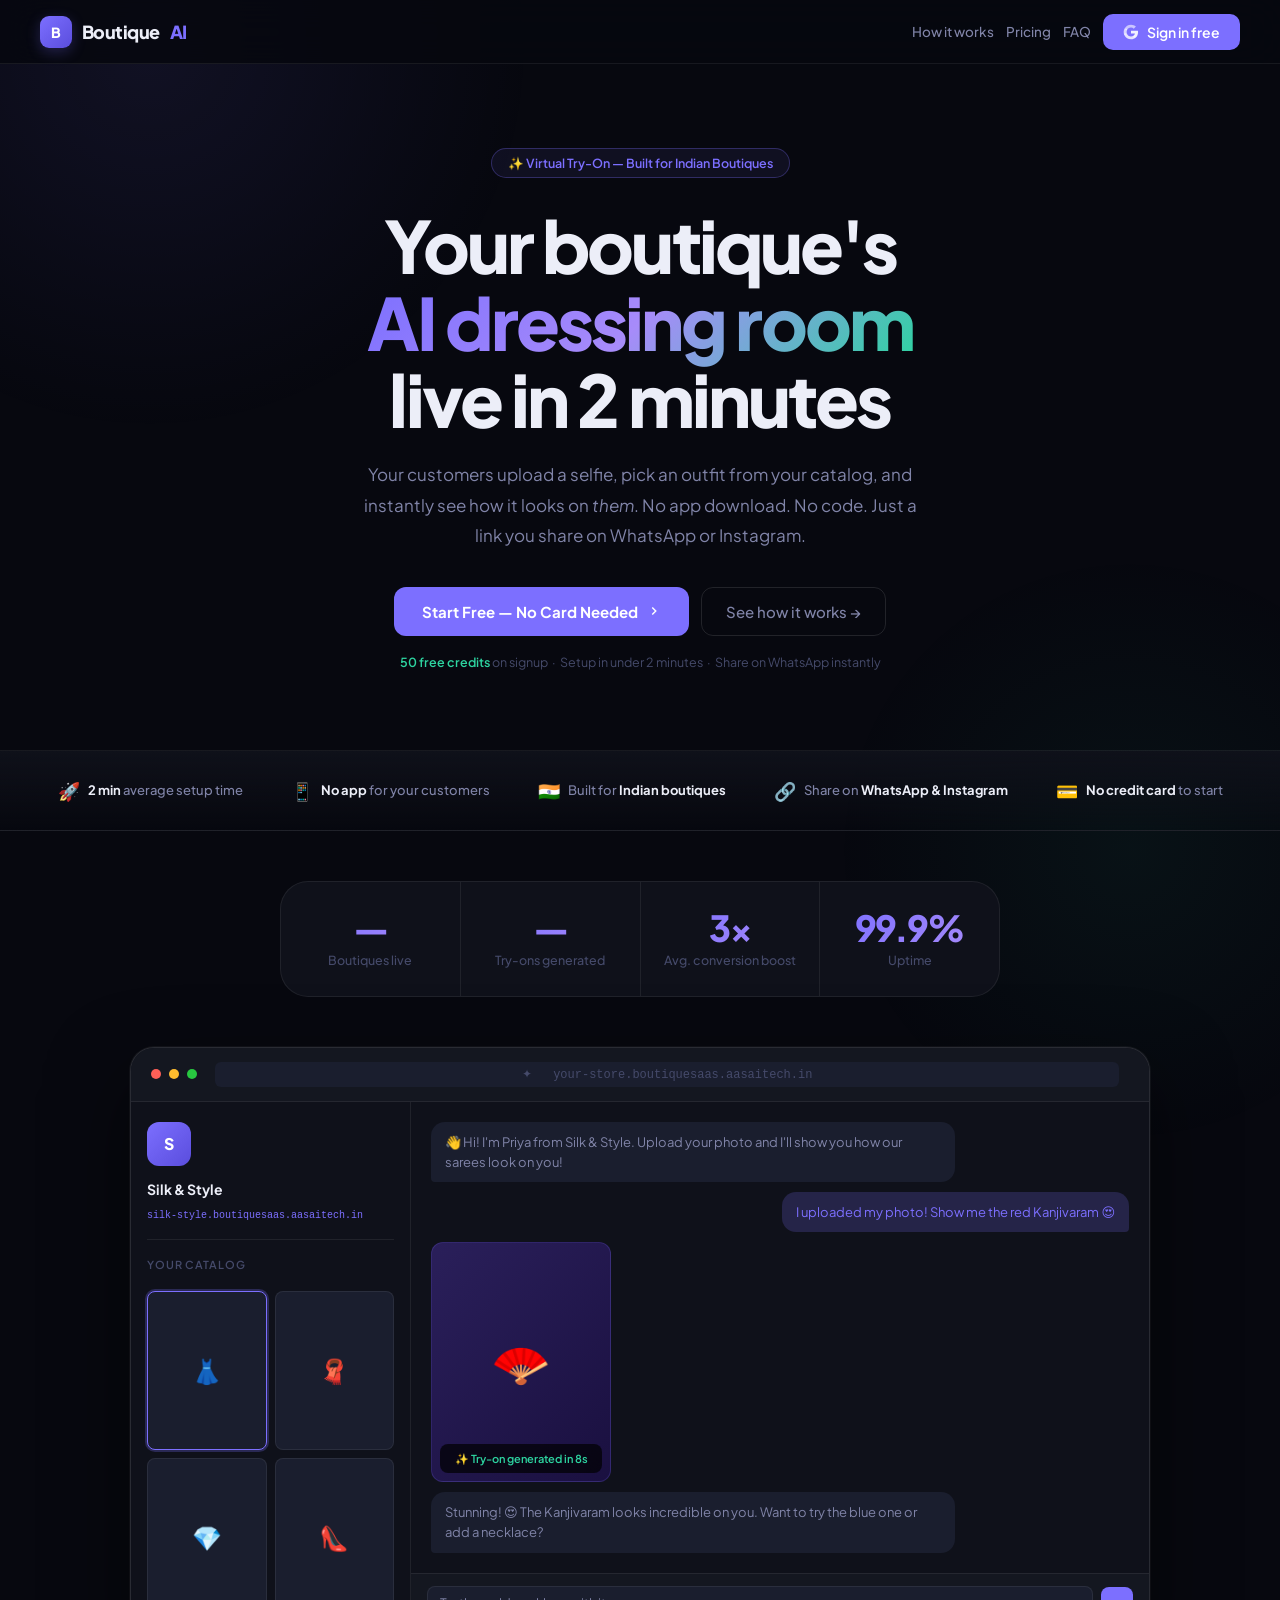
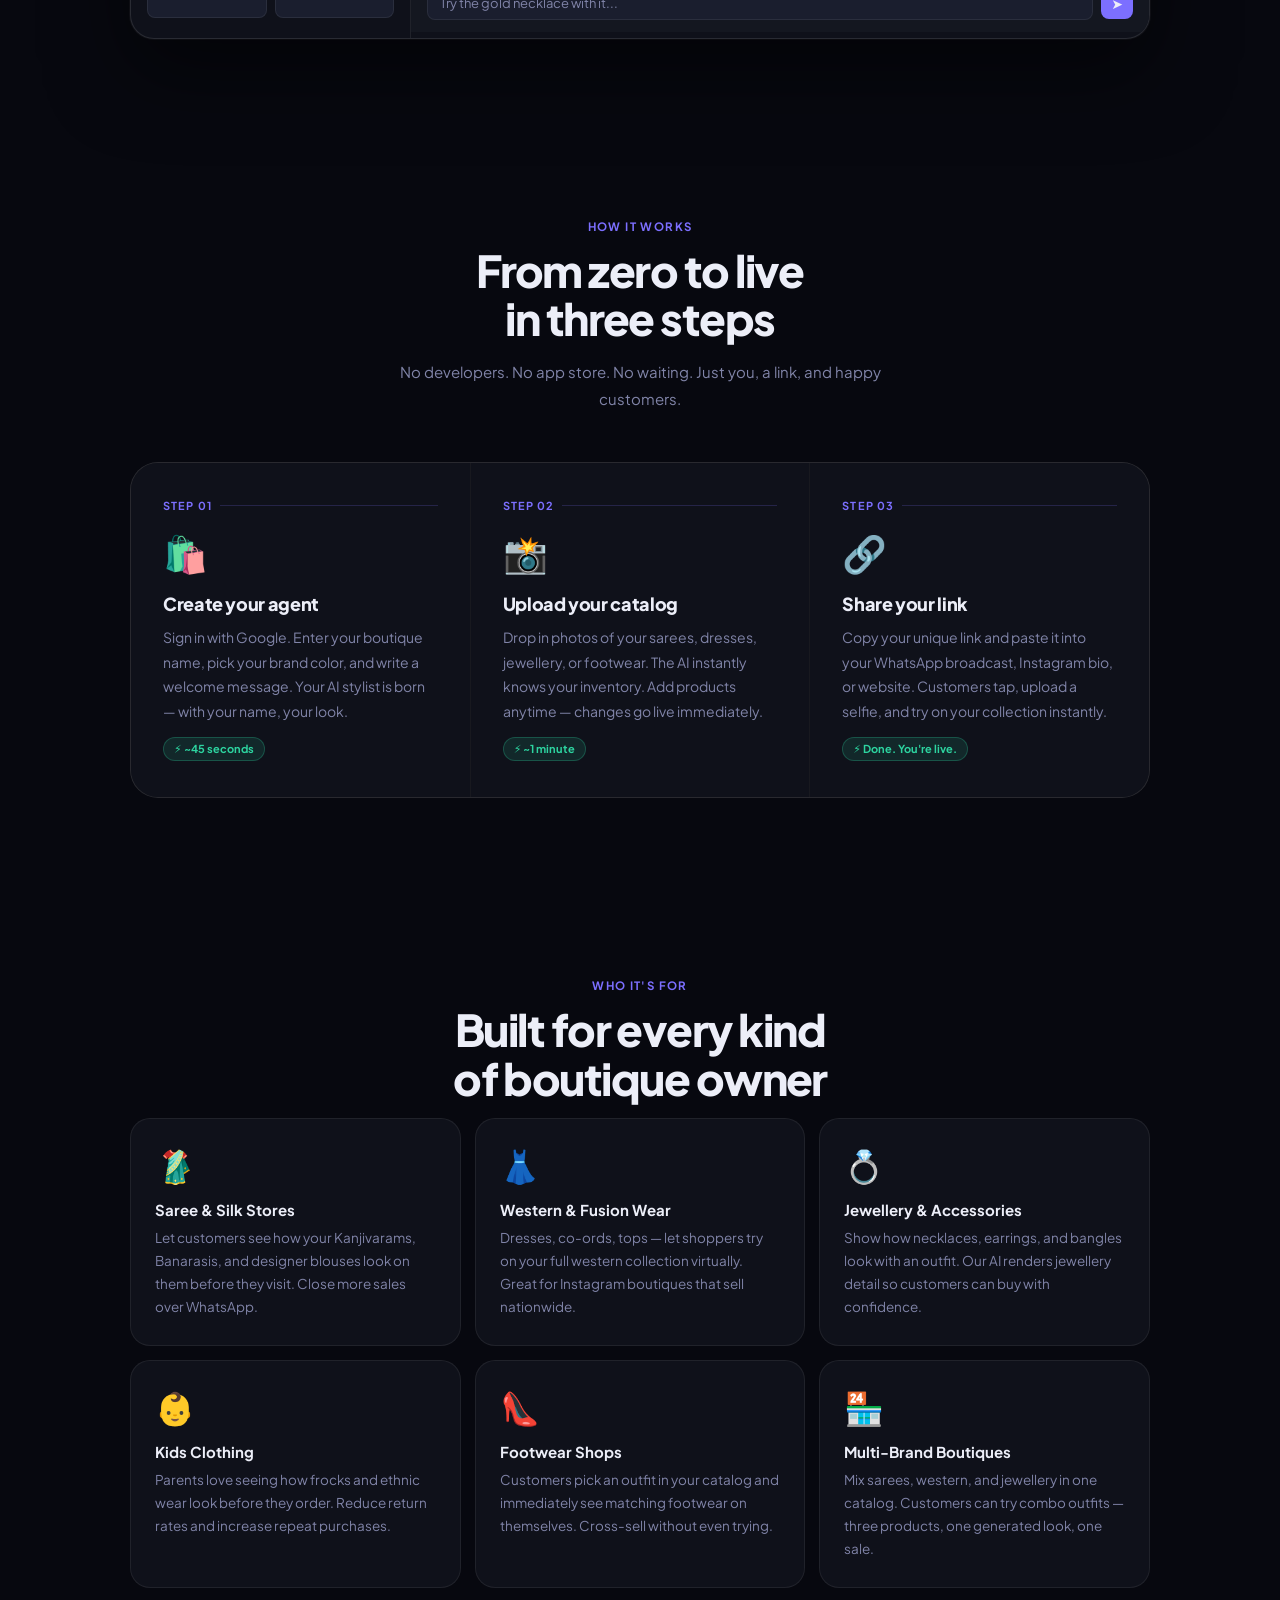
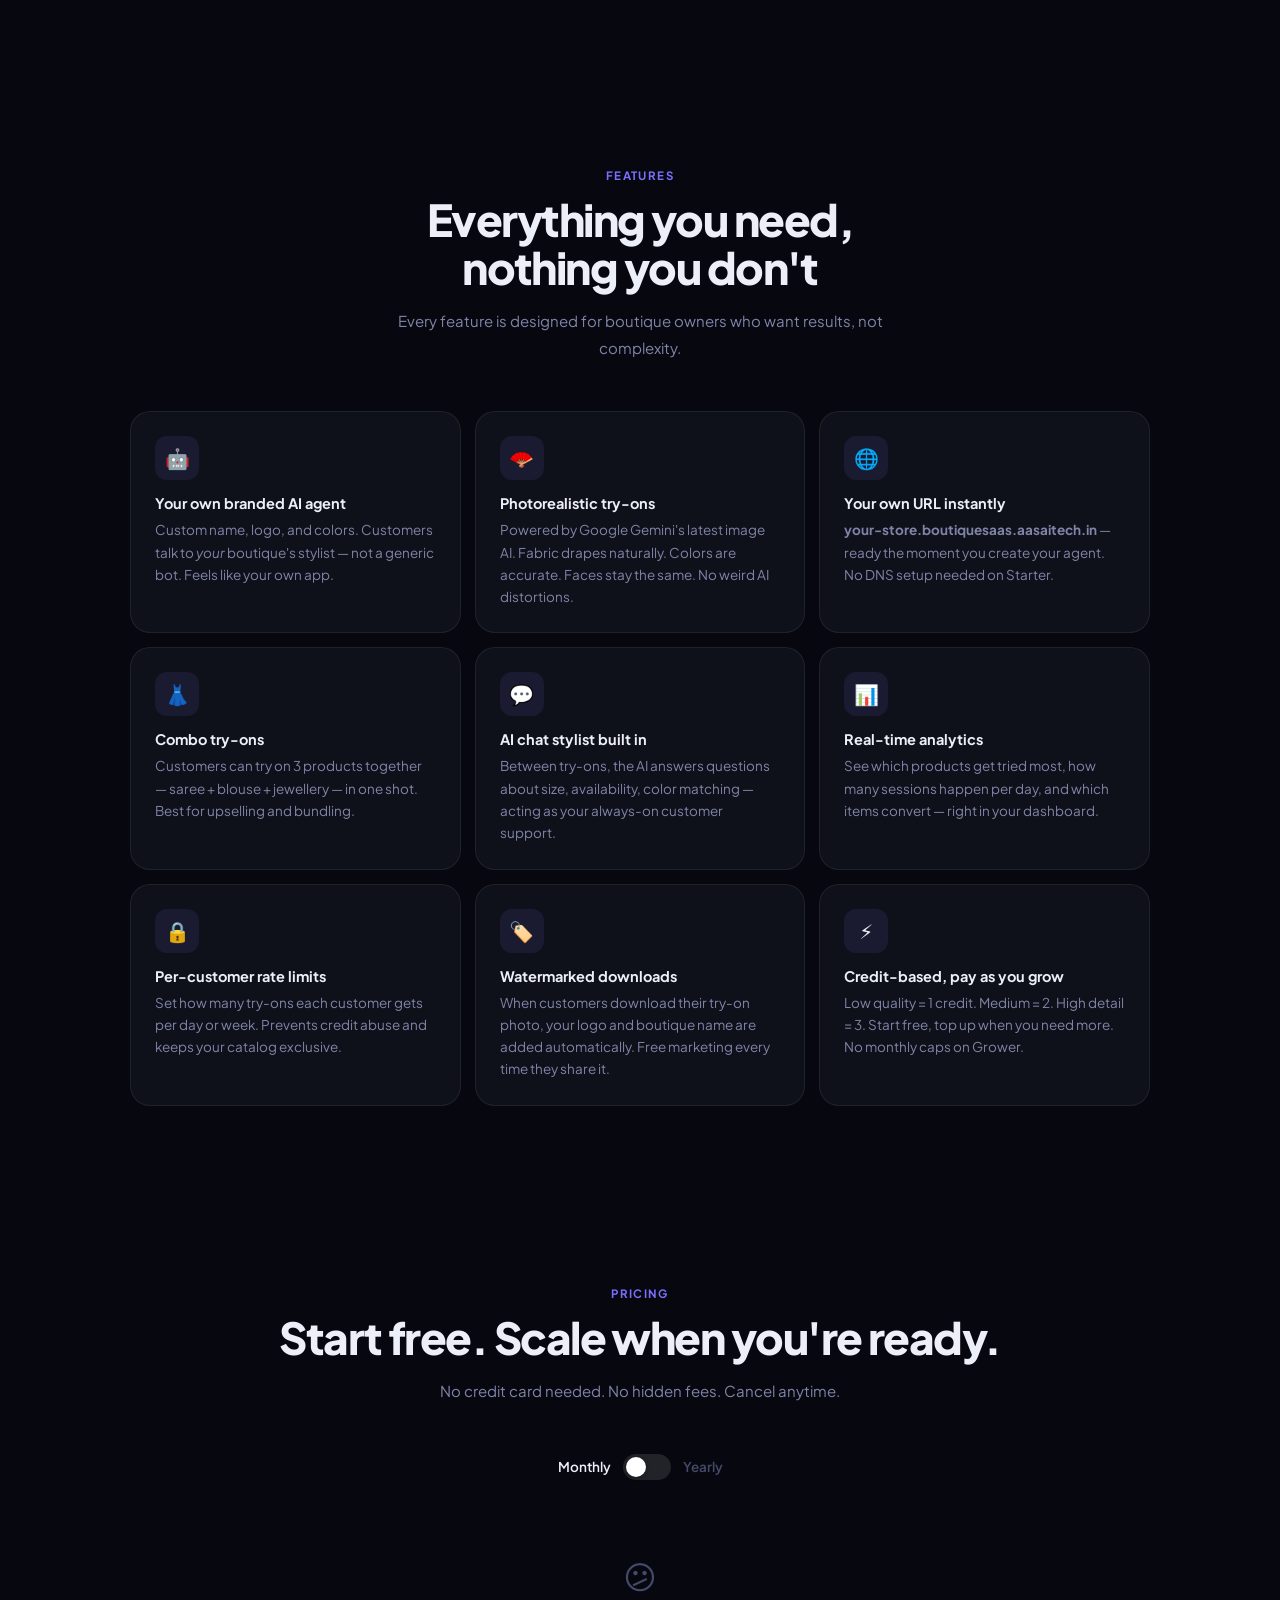
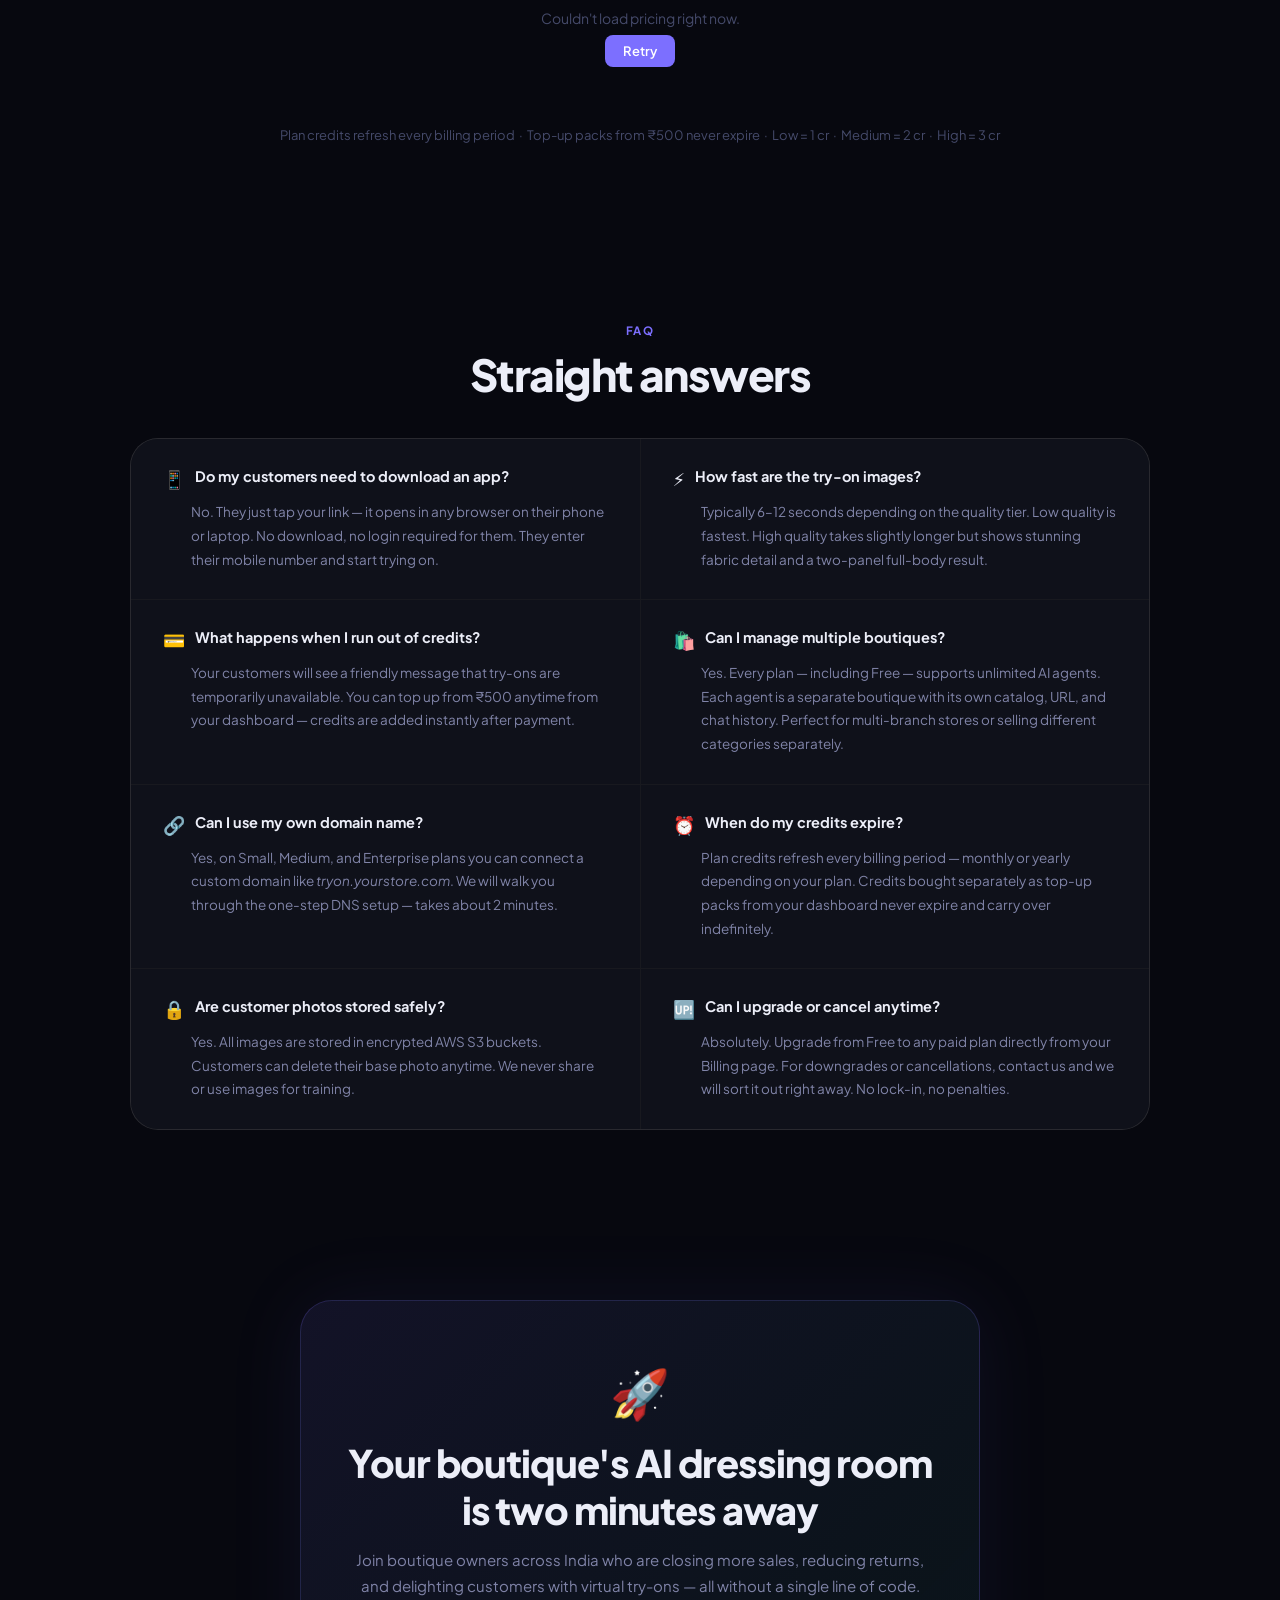
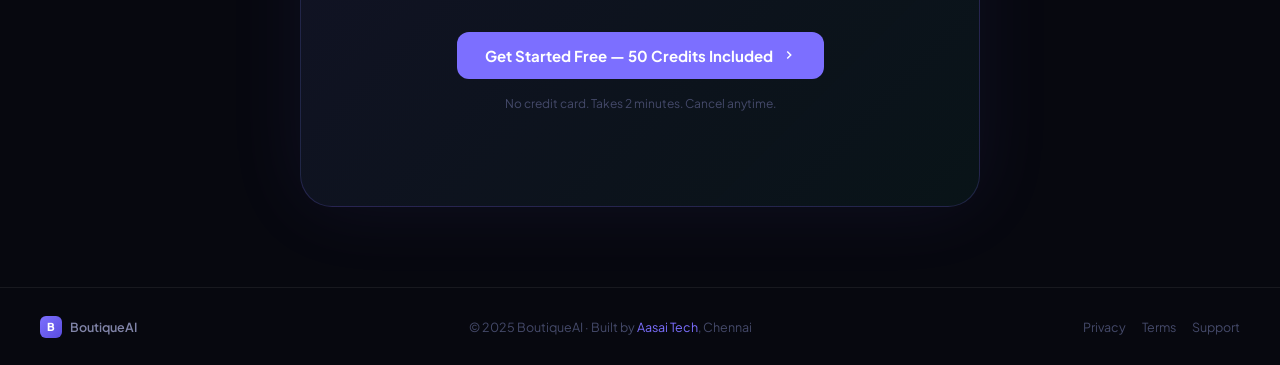
==== commit d70091f4: "Update index.html" ====
--- a/index.html
+++ b/index.html
@@ -358,7 +358,7 @@
     </div>
     <div class="plans-grid" id="plans-grid" style="display:none;"></div>
   </div>
-  <p style="font-size:13px;color:var(--text-3);margin-top:20px;">Credits never expire &nbsp;·&nbsp; Top up from ₹500 anytime &nbsp;·&nbsp; Low=1cr · Medium=2cr · High=3cr</p>
+  <p style="font-size:13px;color:var(--text-3);margin-top:20px;">Plan credits refresh every billing period &nbsp;·&nbsp; Top-up packs from ₹500 never expire &nbsp;·&nbsp; Low = 1 cr &nbsp;·&nbsp; Medium = 2 cr &nbsp;·&nbsp; High = 3 cr</p>
 </section>
 
 <section class="section" id="faq">
@@ -370,11 +370,11 @@
     <div class="faq-item"><div class="faq-q"><span class="faq-icon">📱</span>Do my customers need to download an app?</div><p class="faq-a">No. They just tap your link — it opens in any browser on their phone or laptop. No download, no login required for them. They enter their mobile number and start trying on.</p></div>
     <div class="faq-item"><div class="faq-q"><span class="faq-icon">⚡</span>How fast are the try-on images?</div><p class="faq-a">Typically 6–12 seconds depending on the quality tier. Low quality is fastest. High quality takes slightly longer but shows stunning fabric detail and a two-panel full-body result.</p></div>
     <div class="faq-item"><div class="faq-q"><span class="faq-icon">💳</span>What happens when I run out of credits?</div><p class="faq-a">Your customers will see a friendly message that try-ons are temporarily unavailable. You can top up from ₹500 anytime from your dashboard — credits are added instantly after payment.</p></div>
-    <div class="faq-item"><div class="faq-q"><span class="faq-icon">🛍️</span>Can I manage multiple boutiques?</div><p class="faq-a">Yes. Each agent is a separate boutique with its own catalog, URL, and chat history. Grower plan supports 3 agents. Enterprise supports unlimited — perfect for multi-branch or franchise owners.</p></div>
-    <div class="faq-item"><div class="faq-q"><span class="faq-icon">🔗</span>Can I use my own domain name?</div><p class="faq-a">Yes, on Grower and Enterprise plans you can connect a custom domain like <em>tryon.yourstore.com</em>. We'll walk you through the one-step DNS setup — takes about 2 minutes.</p></div>
-    <div class="faq-item"><div class="faq-q"><span class="faq-icon">🖼️</span>How good are the try-on images really?</div><p class="faq-a">Very good. We use Google Gemini's multimodal image AI. On High quality, you get a full-body + close-up two-panel shot with accurate fabric, color, and embroidery detail.</p></div>
+    <div class="faq-item"><div class="faq-q"><span class="faq-icon">🛍️</span>Can I manage multiple boutiques?</div><p class="faq-a">Yes. Every plan — including Free — supports unlimited AI agents. Each agent is a separate boutique with its own catalog, URL, and chat history. Perfect for multi-branch stores or selling different categories separately.</p></div>
+    <div class="faq-item"><div class="faq-q"><span class="faq-icon">🔗</span>Can I use my own domain name?</div><p class="faq-a">Yes, on Small, Medium, and Enterprise plans you can connect a custom domain like <em>tryon.yourstore.com</em>. We will walk you through the one-step DNS setup — takes about 2 minutes.</p></div>
+    <div class="faq-item"><div class="faq-q"><span class="faq-icon">⏰</span>When do my credits expire?</div><p class="faq-a">Plan credits refresh every billing period — monthly or yearly depending on your plan. Credits bought separately as top-up packs from your dashboard never expire and carry over indefinitely.</p></div>
     <div class="faq-item"><div class="faq-q"><span class="faq-icon">🔒</span>Are customer photos stored safely?</div><p class="faq-a">Yes. All images are stored in encrypted AWS S3 buckets. Customers can delete their base photo anytime. We never share or use images for training.</p></div>
-    <div class="faq-item"><div class="faq-q"><span class="faq-icon">🆙</span>Can I upgrade or cancel anytime?</div><p class="faq-a">Absolutely. Upgrade from Starter to Grower any time from your dashboard. There's no lock-in — you keep your credits regardless of plan changes.</p></div>
+    <div class="faq-item"><div class="faq-q"><span class="faq-icon">🆙</span>Can I upgrade or cancel anytime?</div><p class="faq-a">Absolutely. Upgrade from Free to any paid plan directly from your Billing page. For downgrades or cancellations, contact us and we will sort it out right away. No lock-in, no penalties.</p></div>
   </div>
 </section>
 
@@ -449,30 +449,55 @@
   document.getElementById('billing-toggle').classList.toggle('yearly', _yearly)
   document.getElementById('lbl-monthly').classList.toggle('active', !_yearly)
   document.getElementById('lbl-yearly').classList.toggle('active', _yearly)
-  document.getElementById('save-badge').style.display = _yearly ? 'inline-flex' : 'none'
+  // Show max saving across all paid plans
+  if (_yearly && _plans.length) {
+    const maxSaving = Math.max(..._plans.map(p => p.savings_inr?.yearly || 0))
+    const saveBadge = document.getElementById('save-badge')
+    saveBadge.textContent = maxSaving > 0 ? `🎉 Save up to ${fmtInr(maxSaving)}/yr` : '🎉 Save 10%'
+    saveBadge.style.display = 'inline-flex'
+  } else {
+    document.getElementById('save-badge').style.display = 'none'
+  }
   if (_plans.length) renderPlans(_plans)
 }
 
 function fmtInr(n) { return '₹' + n.toLocaleString('en-IN') }
 
-const taglines = { starter: 'Perfect to explore &amp; get started', grower: 'For boutiques ready to sell more', enterprise: 'For chains, franchises &amp; brands' }
+const taglines = {
+  free:       'Explore BoutiqueAI with no commitment',
+  small:      'For boutiques starting to sell online',
+  medium:     'For boutiques growing their online sales',
+  enterprise: 'For established boutiques &amp; multi-branch stores',
+  // backward compat
+  starter:    'Explore BoutiqueAI with no commitment',
+  grower:     'For boutiques starting to sell online',
+}
 
 function renderPlans(plans) {
   const billing = _yearly ? 'yearly' : 'monthly'
   document.getElementById('plans-grid').innerHTML = plans.map(p => {
-    const priceInr = (p.price_inr || {})[billing] || 0
-    const isFree   = priceInr === 0 && !p.contact
-    const credits  = p.limits?.credits_included || 0
-    const savings  = _yearly && p.savings_inr?.yearly ? p.savings_inr.yearly : null
+    const priceInr  = (p.price_inr || {})[billing] || 0
+    const isFree    = priceInr === 0 && !p.contact
+    const creditsMonthly = p.limits?.credits_included         || 0
+    const creditsYearly  = p.limits?.credits_included_yearly  || 0
+    const credits   = _yearly ? creditsYearly : creditsMonthly
+    const savings   = _yearly && p.savings_inr?.yearly ? p.savings_inr.yearly : null
+    const tagline   = taglines[p.id] || p.tagline || ''
 
     const priceBlock = p.contact
       ? `<div style="font-size:22px;font-weight:800;color:var(--text-2);margin-bottom:4px;">Custom</div><div class="plan-billed">Pricing based on volume</div>`
       : isFree
-        ? `<div style="font-size:36px;font-weight:800;color:var(--green);line-height:1;margin-bottom:4px;">Free</div><div class="plan-billed">Forever free to start</div>`
+        ? `<div style="font-size:36px;font-weight:800;color:var(--green);line-height:1;margin-bottom:4px;">Free</div><div class="plan-billed">50 credits, first month only</div>`
         : `<div style="margin-bottom:4px;"><span class="plan-amount">${fmtInr(priceInr)}</span><span class="plan-period">/${_yearly ? 'yr' : 'mo'}</span></div><div class="plan-billed">${savings ? `Save ${fmtInr(savings)} vs monthly` : `Billed ${_yearly ? 'annually' : 'monthly'}`}</div>`
 
+    const chipLabel = isFree
+      ? `${credits} credits on signup`
+      : _yearly
+        ? `${credits.toLocaleString('en-IN')} credits upfront (12 months)`
+        : `${credits.toLocaleString('en-IN')} credits / month`
+
     const chip = credits > 0
-      ? `<div class="plan-credits-chip ${isFree ? 'chip-free' : 'chip-paid'}">⚡ ${credits} credits ${isFree ? 'on signup' : 'included'}</div>`
+      ? `<div class="plan-credits-chip ${isFree ? 'chip-free' : 'chip-paid'}">⚡ ${chipLabel}</div>`
       : `<div class="plan-credits-chip chip-custom">⚡ Volume-based credits</div>`
 
     const feats = (p.features || []).map(f =>
@@ -486,7 +511,7 @@
     return `<div class="plan-card ${p.popular ? 'popular' : ''}">
       ${p.popular ? '<div class="popular-badge">Most Popular</div>' : ''}
       <div class="plan-name">${p.name}</div>
-      <div class="plan-tagline">${taglines[p.id] || ''}</div>
+      <div class="plan-tagline">${tagline}</div>
       ${priceBlock}${chip}
       <div class="plan-divider"></div>
       <div class="plan-feats">${feats}</div>
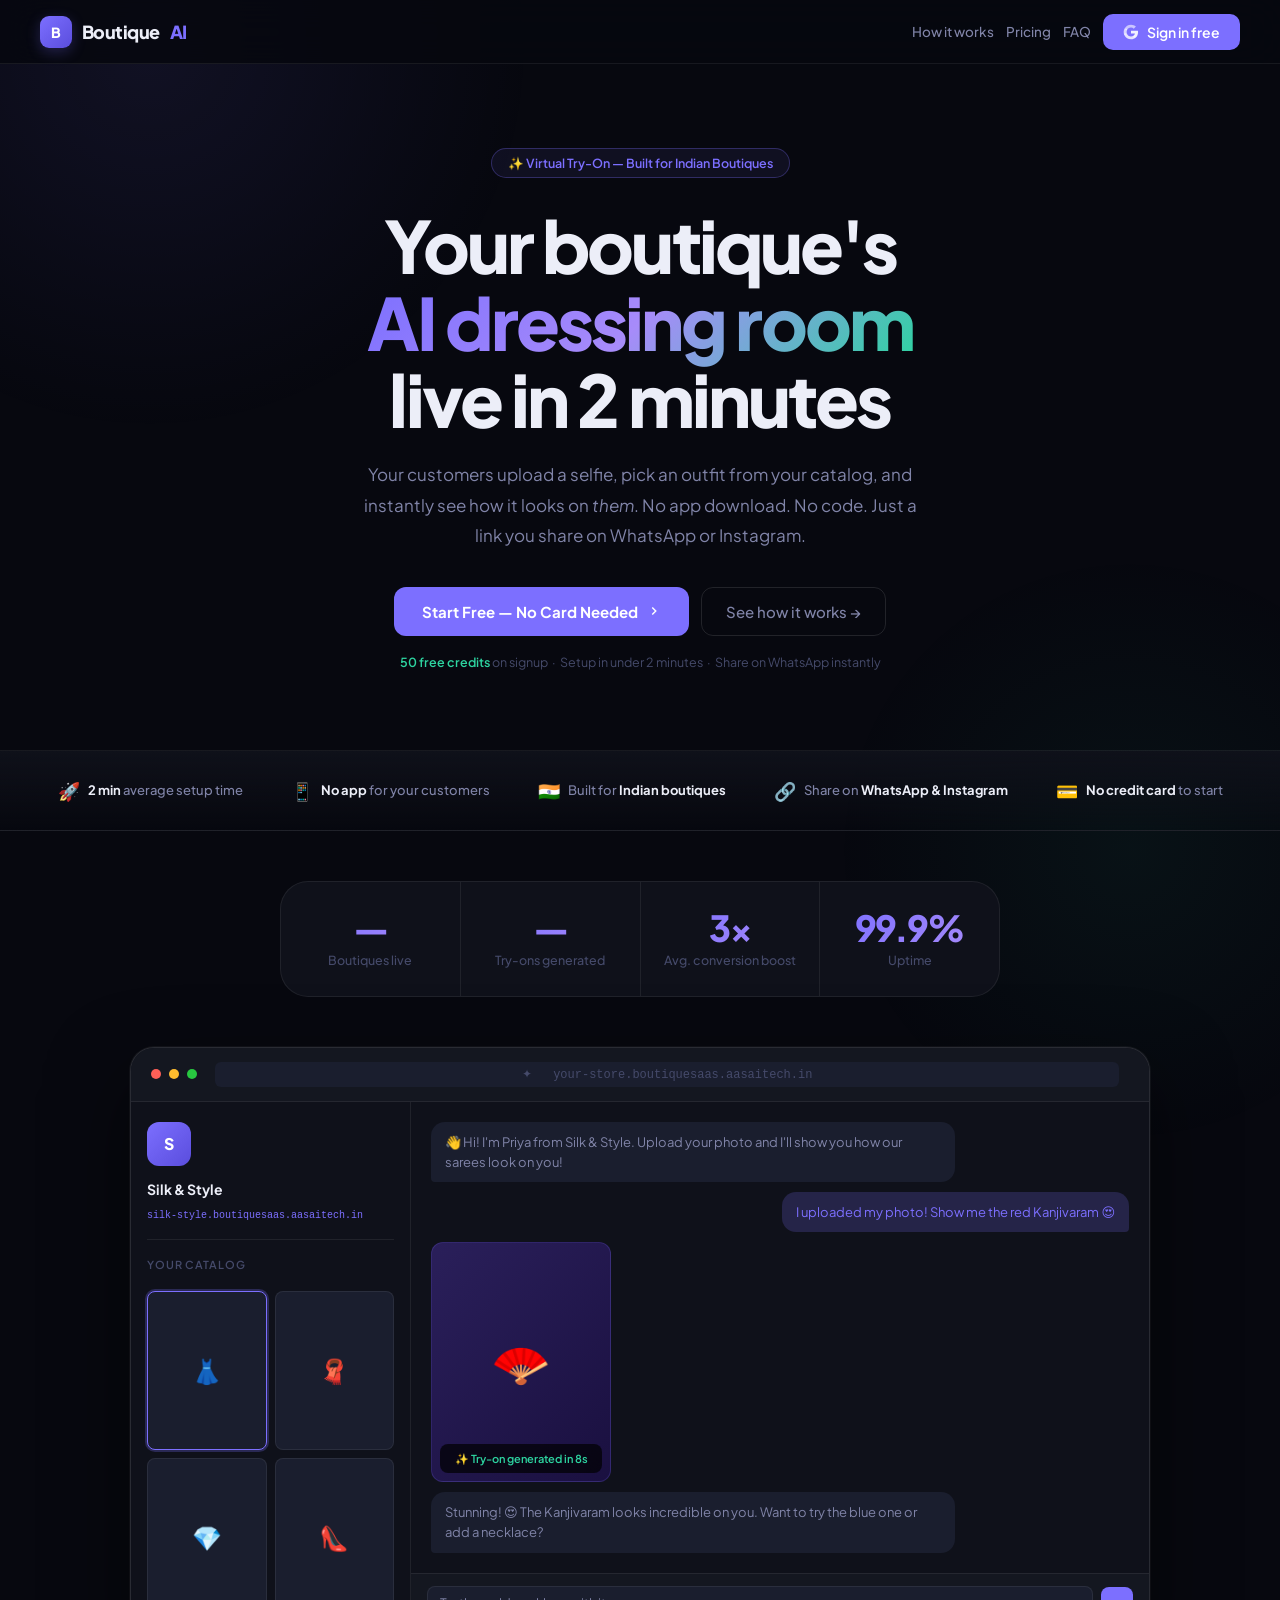
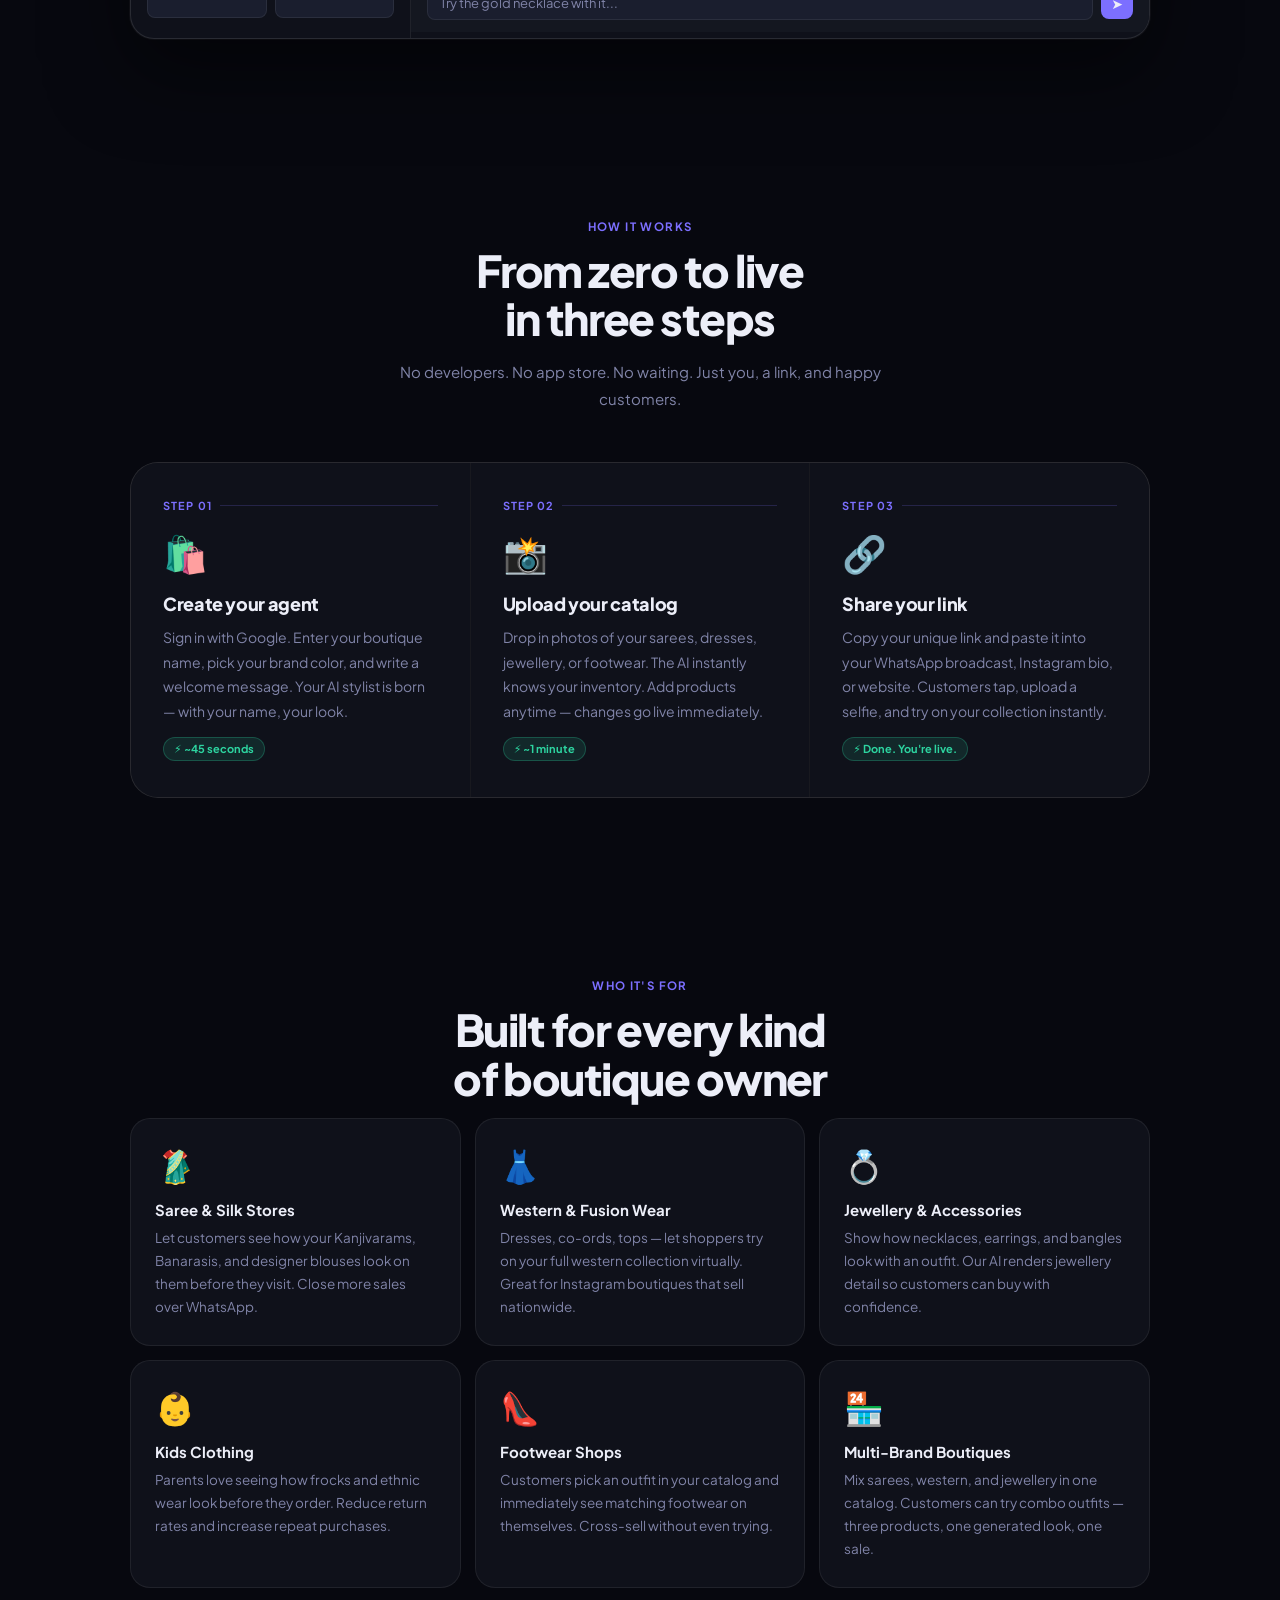
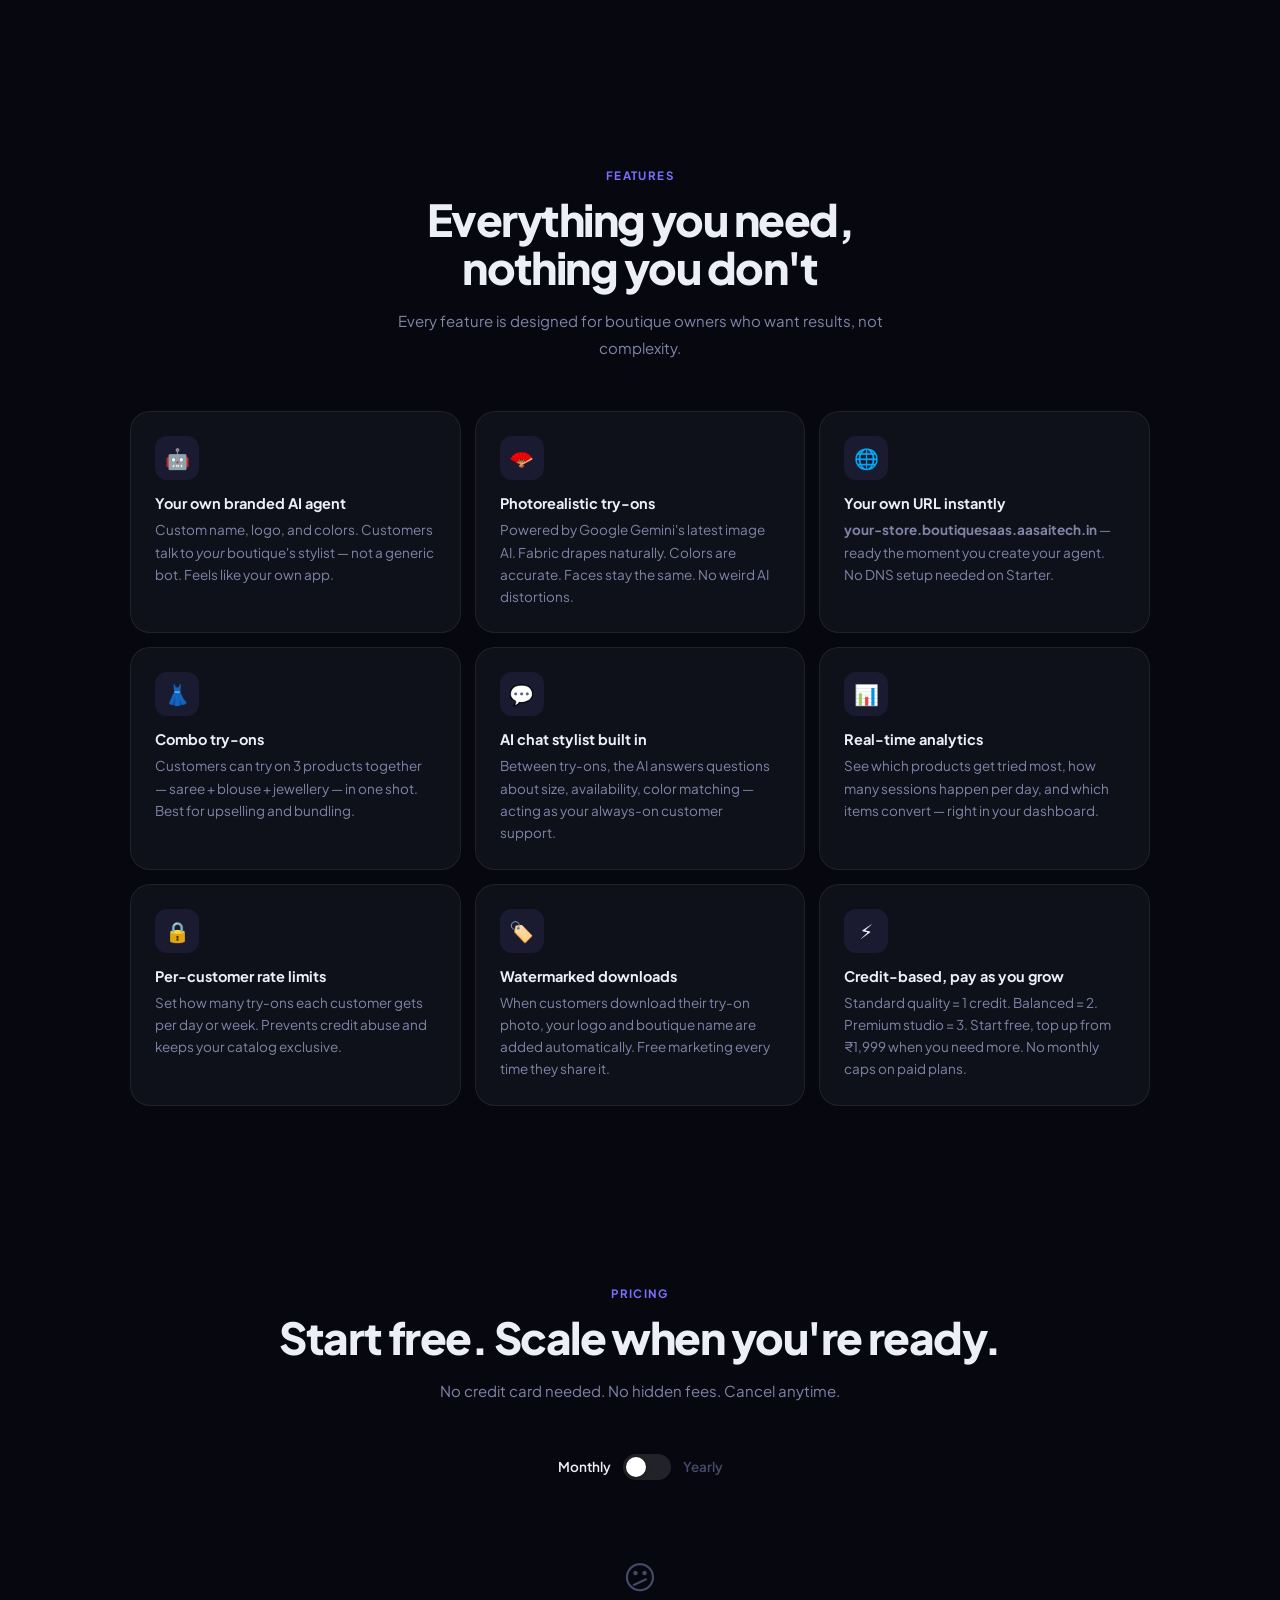
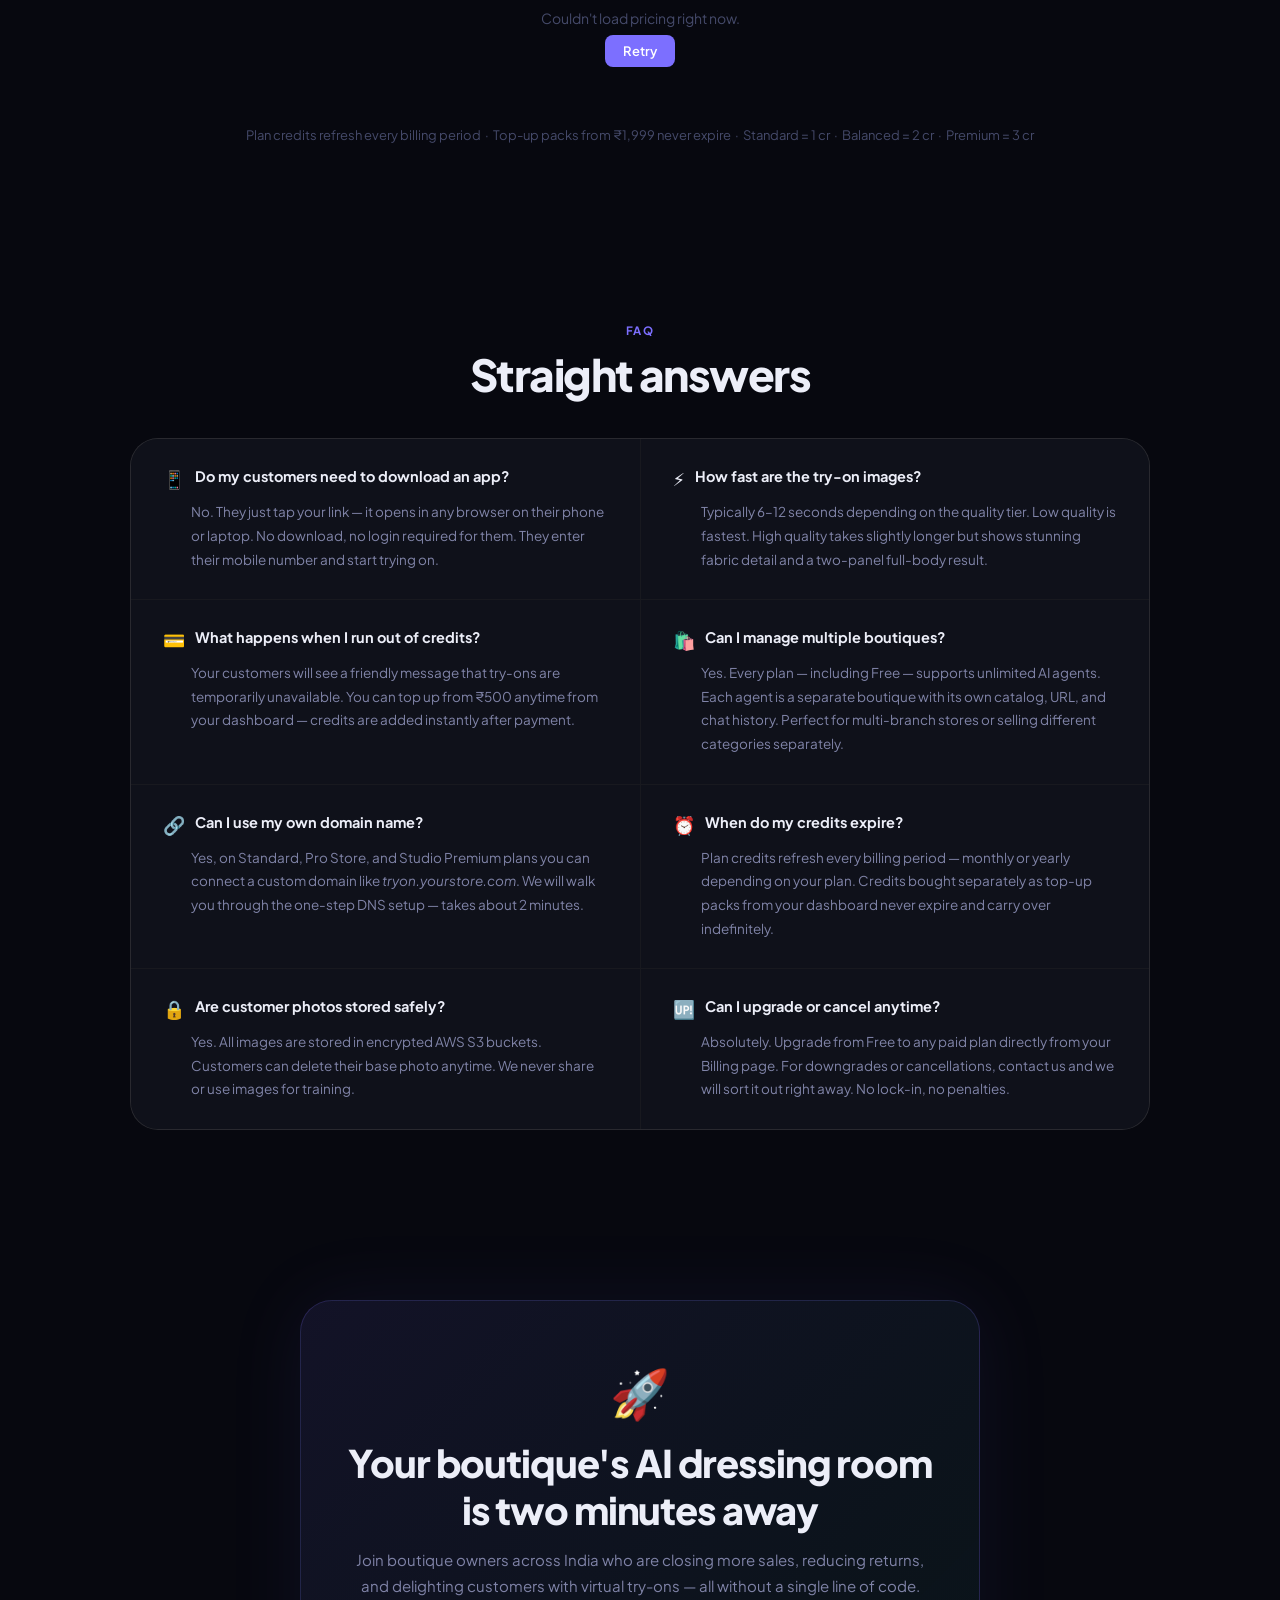
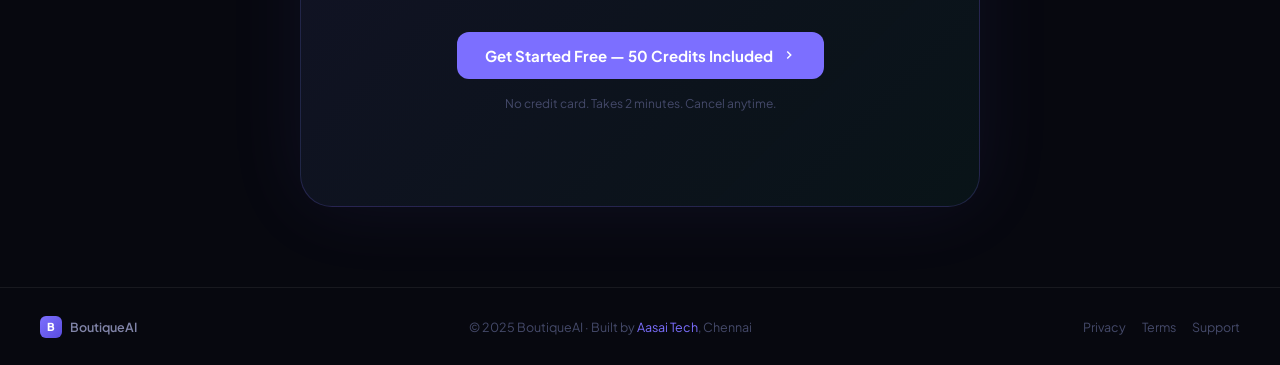
==== commit 16f96edc: "Update index.html" ====
--- a/index.html
+++ b/index.html
@@ -336,7 +336,7 @@
     <div class="feat-card"><div class="feat-icon">📊</div><div class="feat-title">Real-time analytics</div><p class="feat-desc">See which products get tried most, how many sessions happen per day, and which items convert — right in your dashboard.</p></div>
     <div class="feat-card"><div class="feat-icon">🔒</div><div class="feat-title">Per-customer rate limits</div><p class="feat-desc">Set how many try-ons each customer gets per day or week. Prevents credit abuse and keeps your catalog exclusive.</p></div>
     <div class="feat-card"><div class="feat-icon">🏷️</div><div class="feat-title">Watermarked downloads</div><p class="feat-desc">When customers download their try-on photo, your logo and boutique name are added automatically. Free marketing every time they share it.</p></div>
-    <div class="feat-card"><div class="feat-icon">⚡</div><div class="feat-title">Credit-based, pay as you grow</div><p class="feat-desc">Low quality = 1 credit. Medium = 2. High detail = 3. Start free, top up when you need more. No monthly caps on Grower.</p></div>
+    <div class="feat-card"><div class="feat-icon">⚡</div><div class="feat-title">Credit-based, pay as you grow</div><p class="feat-desc">Standard quality = 1 credit. Balanced = 2. Premium studio = 3. Start free, top up from ₹1,999 when you need more. No monthly caps on paid plans.</p></div>
   </div>
 </section>
 
@@ -348,7 +348,7 @@
     <span class="toggle-label active" id="lbl-monthly">Monthly</span>
     <button class="toggle-pill" id="billing-toggle" onclick="toggleBilling()" aria-label="Toggle billing period"></button>
     <span class="toggle-label" id="lbl-yearly">Yearly</span>
-    <span class="save-badge" id="save-badge" style="display:none">🎉 Save up to ₹9,989</span>
+    <span class="save-badge" id="save-badge" style="display:none">🎉 Save up to ₹29,999</span>
   </div>
   <div id="plans-container">
     <div class="plans-skeleton" id="plans-skeleton">
@@ -358,7 +358,7 @@
     </div>
     <div class="plans-grid" id="plans-grid" style="display:none;"></div>
   </div>
-  <p style="font-size:13px;color:var(--text-3);margin-top:20px;">Plan credits refresh every billing period &nbsp;·&nbsp; Top-up packs from ₹500 never expire &nbsp;·&nbsp; Low = 1 cr &nbsp;·&nbsp; Medium = 2 cr &nbsp;·&nbsp; High = 3 cr</p>
+  <p style="font-size:13px;color:var(--text-3);margin-top:20px;">Plan credits refresh every billing period &nbsp;·&nbsp; Top-up packs from ₹1,999 never expire &nbsp;·&nbsp; Standard = 1 cr &nbsp;·&nbsp; Balanced = 2 cr &nbsp;·&nbsp; Premium = 3 cr</p>
 </section>
 
 <section class="section" id="faq">
@@ -371,7 +371,7 @@
     <div class="faq-item"><div class="faq-q"><span class="faq-icon">⚡</span>How fast are the try-on images?</div><p class="faq-a">Typically 6–12 seconds depending on the quality tier. Low quality is fastest. High quality takes slightly longer but shows stunning fabric detail and a two-panel full-body result.</p></div>
     <div class="faq-item"><div class="faq-q"><span class="faq-icon">💳</span>What happens when I run out of credits?</div><p class="faq-a">Your customers will see a friendly message that try-ons are temporarily unavailable. You can top up from ₹500 anytime from your dashboard — credits are added instantly after payment.</p></div>
     <div class="faq-item"><div class="faq-q"><span class="faq-icon">🛍️</span>Can I manage multiple boutiques?</div><p class="faq-a">Yes. Every plan — including Free — supports unlimited AI agents. Each agent is a separate boutique with its own catalog, URL, and chat history. Perfect for multi-branch stores or selling different categories separately.</p></div>
-    <div class="faq-item"><div class="faq-q"><span class="faq-icon">🔗</span>Can I use my own domain name?</div><p class="faq-a">Yes, on Small, Medium, and Enterprise plans you can connect a custom domain like <em>tryon.yourstore.com</em>. We will walk you through the one-step DNS setup — takes about 2 minutes.</p></div>
+    <div class="faq-item"><div class="faq-q"><span class="faq-icon">🔗</span>Can I use my own domain name?</div><p class="faq-a">Yes, on Standard, Pro Store, and Studio Premium plans you can connect a custom domain like <em>tryon.yourstore.com</em>. We will walk you through the one-step DNS setup — takes about 2 minutes.</p></div>
     <div class="faq-item"><div class="faq-q"><span class="faq-icon">⏰</span>When do my credits expire?</div><p class="faq-a">Plan credits refresh every billing period — monthly or yearly depending on your plan. Credits bought separately as top-up packs from your dashboard never expire and carry over indefinitely.</p></div>
     <div class="faq-item"><div class="faq-q"><span class="faq-icon">🔒</span>Are customer photos stored safely?</div><p class="faq-a">Yes. All images are stored in encrypted AWS S3 buckets. Customers can delete their base photo anytime. We never share or use images for training.</p></div>
     <div class="faq-item"><div class="faq-q"><span class="faq-icon">🆙</span>Can I upgrade or cancel anytime?</div><p class="faq-a">Absolutely. Upgrade from Free to any paid plan directly from your Billing page. For downgrades or cancellations, contact us and we will sort it out right away. No lock-in, no penalties.</p></div>
@@ -464,13 +464,16 @@
 function fmtInr(n) { return '₹' + n.toLocaleString('en-IN') }
 
 const taglines = {
-  free:       'Explore BoutiqueAI with no commitment',
-  small:      'For boutiques starting to sell online',
-  medium:     'For boutiques growing their online sales',
-  enterprise: 'For established boutiques &amp; multi-branch stores',
+  free:     'Explore BoutiqueAI with no commitment',
+  standard: 'Perfect for small boutiques &amp; local shops',
+  pro:      'Built for active textile &amp; jewelry stores',
+  studio:   'Designed for premium brands &amp; high-volume stores',
   // backward compat
-  starter:    'Explore BoutiqueAI with no commitment',
-  grower:     'For boutiques starting to sell online',
+  starter:  'Explore BoutiqueAI with no commitment',
+  grower:   'For boutiques starting to sell online',
+  small:    'For boutiques starting to sell online',
+  medium:   'For boutiques growing their online sales',
+  enterprise:'For established boutiques &amp; multi-branch stores',
 }
 
 function renderPlans(plans) {
@@ -501,7 +504,7 @@
       : `<div class="plan-credits-chip chip-custom">⚡ Volume-based credits</div>`
 
     const feats = (p.features || []).map(f =>
-      `<div class="plan-feat"><span class="${f.included ? 'check' : 'cross'}">${f.included ? '✓' : '✕'}</span><span class="feat-text ${f.included ? '' : 'off'}">${f.text}</span></div>`
+      `<div class="plan-feat"><span class="check">✓</span><span class="feat-text">${f.text}</span></div>`
     ).join('')
 
     const cta = p.contact
